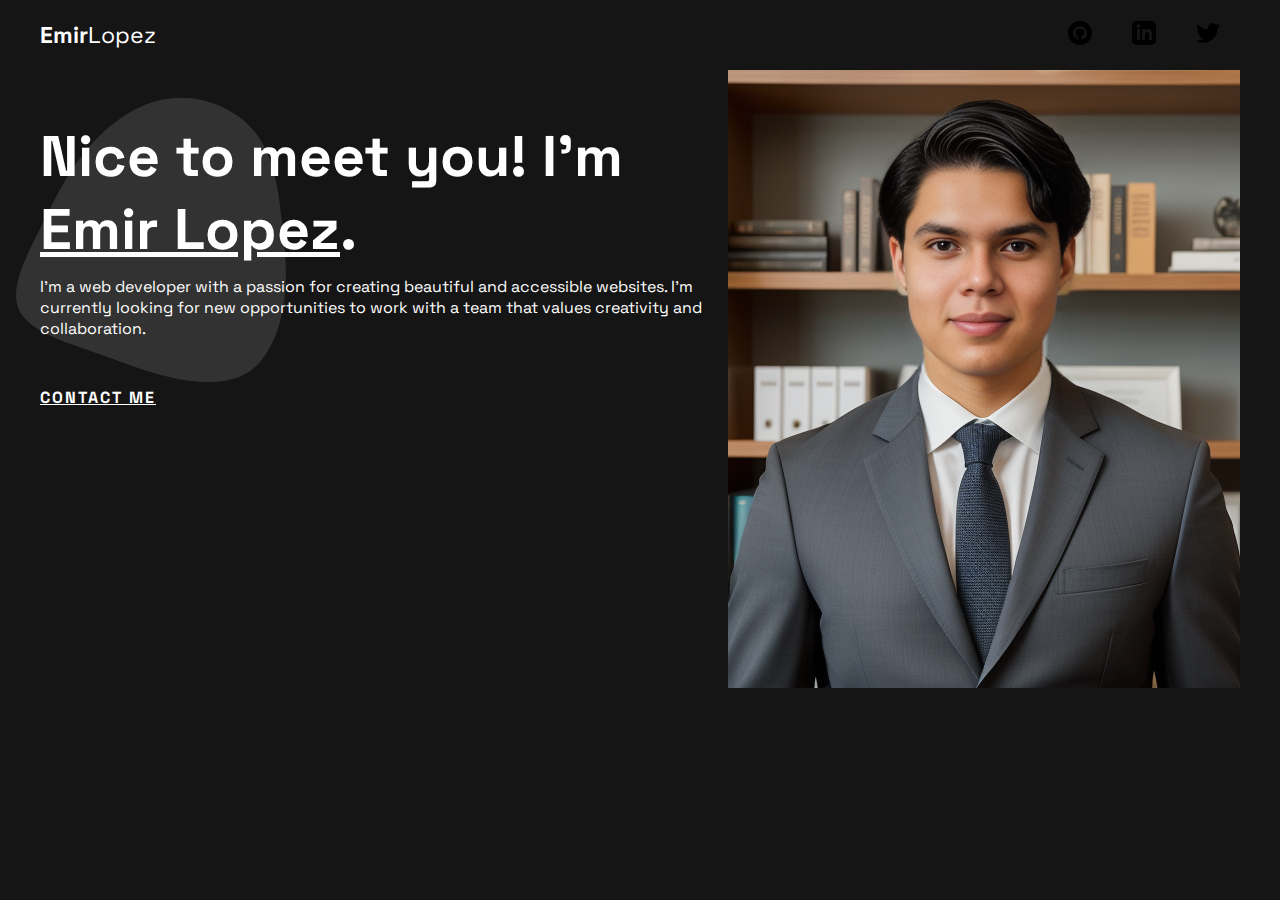
==== 6-portfolio/index.html @ 9eb0c95b "First portfolio version made employing fixed & absolute position" ====
<!DOCTYPE html>
<html lang="en">
  <head>
    <meta charset="UTF-8" />
    <meta name="viewport" content="width=device-width, initial-scale=1.0" />
    <title>Portfolio</title>
    <link rel="stylesheet" href="./portfolio-styles.css" />
    <link rel="preconnect" href="https://fonts.googleapis.com" />
    <link rel="preconnect" href="https://fonts.gstatic.com" crossorigin />
    <link
      href="https://fonts.googleapis.com/css2?family=Space+Grotesk:wght@300..700&display=swap"
      rel="stylesheet"
    />
  </head>
  <body>
    <header>
      <h5>Emir<span>Lopez</span></h5>
      <nav>
        <ul>
          <li>
            <a href="https://github.com/yourusername"
              ><svg
                xmlns="http://www.w3.org/2000/svg"
                width="24"
                height="24"
                viewBox="0 0 24 24"
              >
                <path
                  d="M12 0c-6.627 0-12 5.373-12 12s5.373 12 12 12 12-5.373 12-12-5.373-12-12-12zm2.218 18.616c-.354.069-.468-.149-.468-.336v-1.921c0-.653-.229-1.079-.481-1.296 1.56-.173 3.198-.765 3.198-3.454 0-.765-.273-1.389-.721-1.879.072-.177.312-.889-.069-1.853 0 0-.587-.188-1.923.717-.561-.154-1.159-.231-1.754-.234-.595.003-1.193.08-1.753.235-1.337-.905-1.925-.717-1.925-.717-.379.964-.14 1.676-.067 1.852-.448.49-.722 1.114-.722 1.879 0 2.682 1.634 3.282 3.189 3.459-.2.175-.381.483-.444.936-.4.179-1.413.488-2.037-.582 0 0-.37-.672-1.073-.722 0 0-.683-.009-.048.426 0 0 .46.215.777 1.024 0 0 .405 1.25 2.353.826v1.303c0 .185-.113.402-.462.337-2.782-.925-4.788-3.549-4.788-6.641 0-3.867 3.135-7 7-7s7 3.133 7 7c0 3.091-2.003 5.715-4.782 6.641z"
                /></svg
            ></a>
          </li>
          <li>
            <a href="https://www.linkedin.com/in/yourusername/"
              ><svg
                xmlns="http://www.w3.org/2000/svg"
                width="24"
                height="24"
                viewBox="0 0 24 24"
              >
                <path
                  d="M19 0h-14c-2.761 0-5 2.239-5 5v14c0 2.761 2.239 5 5 5h14c2.762 0 5-2.239 5-5v-14c0-2.761-2.238-5-5-5zm-11 19h-3v-11h3v11zm-1.5-12.268c-.966 0-1.75-.79-1.75-1.764s.784-1.764 1.75-1.764 1.75.79 1.75 1.764-.783 1.764-1.75 1.764zm13.5 12.268h-3v-5.604c0-3.368-4-3.113-4 0v5.604h-3v-11h3v1.765c1.396-2.586 7-2.777 7 2.476v6.759z"
                /></svg
            ></a>
          </li>
          <li>
            <a href="https://twitter.com/yourusername"
              ><svg
                xmlns="http://www.w3.org/2000/svg"
                width="24"
                height="24"
                viewBox="0 0 24 24"
              >
                <path
                  d="M24 4.557c-.883.392-1.832.656-2.828.775 1.017-.609 1.798-1.574 2.165-2.724-.951.564-2.005.974-3.127 1.195-.897-.957-2.178-1.555-3.594-1.555-3.179 0-5.515 2.966-4.797 6.045-4.091-.205-7.719-2.165-10.148-5.144-1.29 2.213-.669 5.108 1.523 6.574-.806-.026-1.566-.247-2.229-.616-.054 2.281 1.581 4.415 3.949 4.89-.693.188-1.452.232-2.224.084.626 1.956 2.444 3.379 4.6 3.419-2.07 1.623-4.678 2.348-7.29 2.04 2.179 1.397 4.768 2.212 7.548 2.212 9.142 0 14.307-7.721 13.995-14.646.962-.695 1.797-1.562 2.457-2.549z"
                /></svg
            ></a>
          </li>
        </ul>
      </nav>
    </header>
    <main>
      <div class="pattern">
        <svg viewBox="0 0 200 200" xmlns="http://www.w3.org/2000/svg">
          <path
            fill="#ffffff20"
            d="M46.2,-68.9C56.4,-56.3,58.6,-38,60.4,-22.1C62.2,-6.1,63.5,7.5,61.2,21.6C58.9,35.6,53,50.2,42.2,56.8C31.3,63.4,15.7,62.1,2.2,59C-11.2,55.9,-22.4,51.1,-37.5,45.9C-52.6,40.6,-71.5,35,-76.6,23.8C-81.7,12.7,-72.8,-4.1,-65.2,-19.2C-57.6,-34.4,-51.2,-48,-40.5,-60.4C-29.9,-72.9,-14.9,-84.1,1.6,-86.2C18,-88.4,36.1,-81.4,46.2,-68.9Z"
            transform="translate(100 100)"
          />
        </svg>
      </div>
      <section class="hero-section">
        <div class="hero-content">
          <div class="hero-info">
            <h1 class="display-font">
              Nice to meet you! I'm <span>Emir Lopez</span>.
            </h1>
            <p>
              I'm a web developer with a passion for creating beautiful and
              accessible websites. I'm currently looking for new opportunities
              to work with a team that values creativity and collaboration.
            </p>
          </div>
          <a href="#" class="button-link">CONTACT ME</a>
        </div>
        <div class="overflowed-img">
          <img src="./assets/image_1724301448709.png" alt="Emir Lopez" />
        </div>
      </section>
    </main>
  </body>
</html>
---- 6-portfolio/portfolio-styles.css ----
* {
  padding: 0;
  margin: 0;
  box-sizing: border-box;
}

body {
  font-family: "Space Grotesk", sans-serif;
  background-color: #151515;
  color: #ffffff;
  padding-top: 80px; /* Adjust this value based on the height of your header */
}

.display-font {
  font-size: 3.576rem;
}

h2 {
  font-size: 2.488rem;
}

h3 {
  font-size: 2.074rem;
}

h4 {
  font-size: 1.728rem;
}

h5 {
  font-size: 1.44rem;
}

h6 {
  font-size: 1.2rem;
}

p {
  font-size: 1rem;
}

header {
  position: fixed;
  top: 0;
  left: 50%;
  transform: translateX(-50%);
  width: 100%;
  max-width: 1200px;
  padding: 20px 0;
  display: flex;
  justify-content: space-between;
  z-index: 2; /* Ensure the header is above other content */
  background-color: #151515;
}

nav {
  display: flex;
  justify-content: space-between;
  align-items: center;
}

ul {
  display: flex;
  justify-content: space-between;
  align-items: center;
}

li {
  list-style: none;
  margin: 0 20px;
}

li img {
  width: 40px;
  cursor: pointer;
}

a {
  text-decoration: none;
  color: #ffffff;
  font-size: 1rem;
}

header h5 span {
  font-weight: 400;
}

.hero-section {
  max-width: 1200px;
  margin: 40px auto;
  display: flex;
  justify-content: space-between;
}

.hero-content {
  flex: 2;
}

.overflowed-img {
  flex: 1;
}

div.hero-info > h1 > span {
  text-decoration: underline;
}

div.hero-content {
  display: flex;
  flex-direction: column;
  row-gap: 48px;
}

div.hero-content > .hero-info {
  display: flex;
  flex-direction: column;
  row-gap: 10px;
}

.button-link {
  border-radius: 5px;
  letter-spacing: 2px;
  cursor: pointer;
  text-transform: uppercase;
  text-decoration: underline;
  font-weight: 700;
}

.pattern {
  position: absolute;
  top: 8%;
  left: -2%;
  width: 30%;
  height: 30%;
  background-size: cover;
  background-repeat: no-repeat;
  background-position: center;
  z-index: -1;
}

.overflowed-img {
  position: relative;
  top: -160px;
  z-index: -1;
}
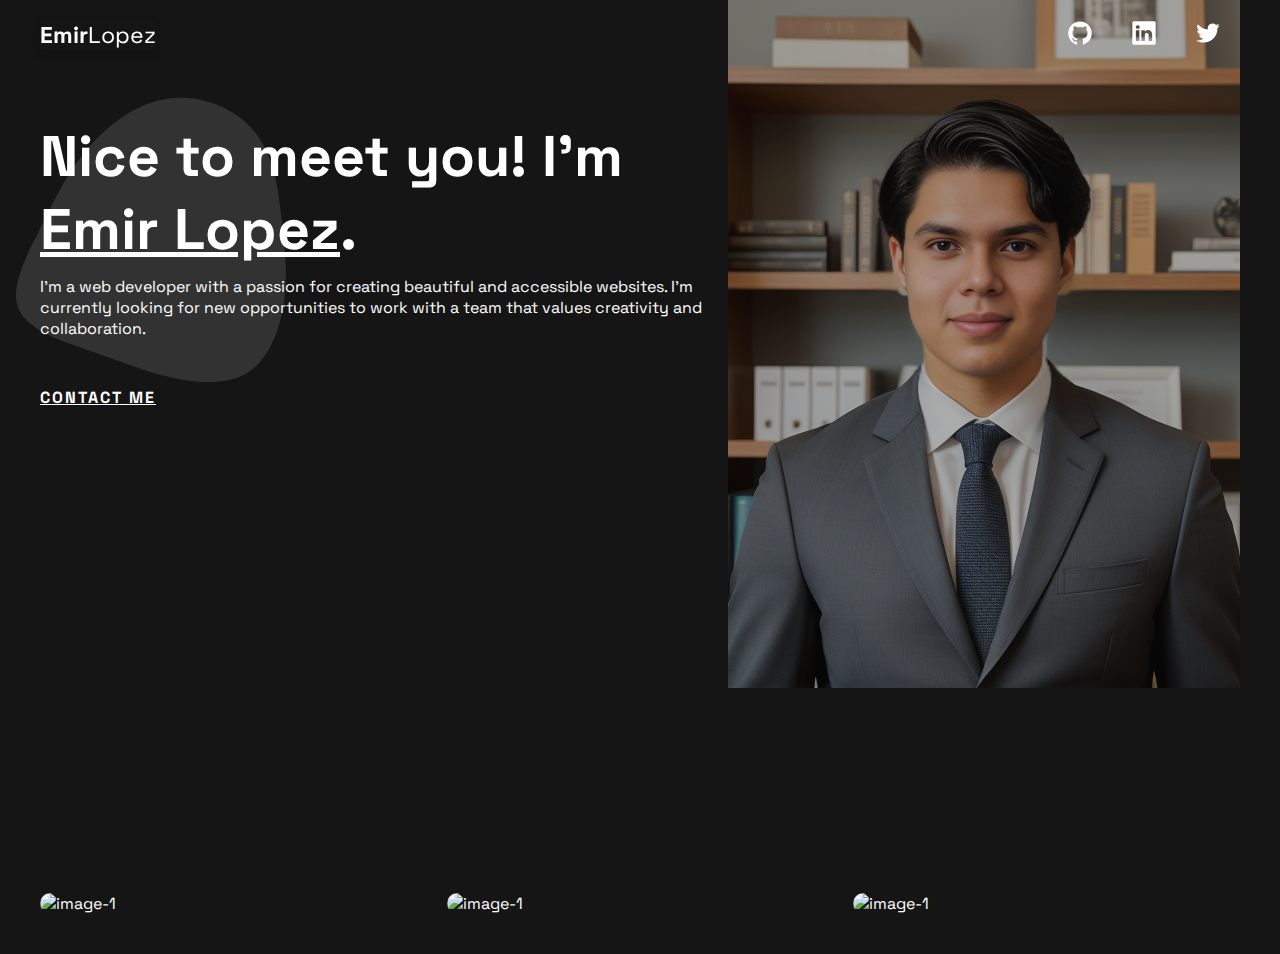
==== commit dc78dd29: "Portfolio 'features section' with hover effect added" ====
--- a/6-portfolio/index.html
+++ b/6-portfolio/index.html
@@ -20,40 +20,56 @@
           <li>
             <a href="https://github.com/yourusername"
               ><svg
+                viewBox="0 0 24 24"
+                fill="none"
                 xmlns="http://www.w3.org/2000/svg"
+                id="Github--Streamline-Unicons"
+                height="24"
                 width="24"
-                height="24"
-                viewBox="0 0 24 24"
               >
+                <desc>Github Streamline Icon: https://streamlinehq.com</desc>
                 <path
-                  d="M12 0c-6.627 0-12 5.373-12 12s5.373 12 12 12 12-5.373 12-12-5.373-12-12-12zm2.218 18.616c-.354.069-.468-.149-.468-.336v-1.921c0-.653-.229-1.079-.481-1.296 1.56-.173 3.198-.765 3.198-3.454 0-.765-.273-1.389-.721-1.879.072-.177.312-.889-.069-1.853 0 0-.587-.188-1.923.717-.561-.154-1.159-.231-1.754-.234-.595.003-1.193.08-1.753.235-1.337-.905-1.925-.717-1.925-.717-.379.964-.14 1.676-.067 1.852-.448.49-.722 1.114-.722 1.879 0 2.682 1.634 3.282 3.189 3.459-.2.175-.381.483-.444.936-.4.179-1.413.488-2.037-.582 0 0-.37-.672-1.073-.722 0 0-.683-.009-.048.426 0 0 .46.215.777 1.024 0 0 .405 1.25 2.353.826v1.303c0 .185-.113.402-.462.337-2.782-.925-4.788-3.549-4.788-6.641 0-3.867 3.135-7 7-7s7 3.133 7 7c0 3.091-2.003 5.715-4.782 6.641z"
-                /></svg
-            ></a>
+                  d="M11.9999 0.5302c-2.7924 0.0001 -5.4937 0.9939 -7.6204 2.8034C2.2527 5.1431 0.8392 7.6504 0.3919 10.4068c-0.4473 2.7563 0.1008 5.5819 1.5462 7.9712 1.4453 2.3891 3.6937 4.1861 6.3428 5.0693 0.588 0.1029 0.8085 -0.2499 0.8085 -0.5586 0 -0.2793 -0.0147 -1.2054 -0.0147 -2.1903 -2.9547 0.5439 -3.7191 -0.7202 -3.9543 -1.3817 -0.261 -0.6433 -0.6747 -1.2134 -1.2054 -1.6611 -0.4116 -0.2205 -0.9996 -0.7644 -0.0147 -0.7791 0.3761 0.0408 0.7367 0.1717 1.0515 0.3815 0.3147 0.2098 0.5743 0.4925 0.7566 0.8239 0.1608 0.2889 0.3771 0.5433 0.6364 0.7485 0.2593 0.2052 0.5566 0.3573 0.8748 0.4473 0.3182 0.0901 0.651 0.1166 0.9794 0.0779s0.646 -0.1418 0.9344 -0.3035c0.0509 -0.5979 0.3174 -1.1569 0.7498 -1.5729 -2.6166 -0.294 -5.3508 -1.3083 -5.3508 -5.8065 -0.0165 -1.1687 0.4147 -2.2995 1.2054 -3.1604 -0.3595 -1.0158 -0.3175 -2.1306 0.1176 -3.1164 0 0 0.9848 -0.3087 3.234 1.2054 1.9242 -0.5292 3.9556 -0.5292 5.8799 0 2.2491 -1.5288 3.234 -1.2054 3.234 -1.2054 0.4351 0.9858 0.4772 2.1006 0.1176 3.1164 0.7929 0.8594 1.2247 1.9913 1.2054 3.1604 0 4.5129 -2.7489 5.5125 -5.3655 5.8065 0.2806 0.2844 0.4967 0.626 0.6337 1.0013 0.137 0.3755 0.1916 0.776 0.1601 1.1743 0 1.573 -0.0147 2.837 -0.0147 3.2339 0 0.3087 0.2205 0.6762 0.8085 0.5586 2.6444 -0.8903 4.8863 -2.6915 6.3255 -5.0819 1.4393 -2.3905 1.9821 -5.2147 1.5317 -7.9684 -0.4504 -2.7536 -1.8647 -5.2576 -3.9906 -7.0649C17.4892 1.5247 14.7902 0.5317 11.9999 0.5302Z"
+                  fill="#ffffff"
+                  stroke-width="1"
+                ></path>
+              </svg>
+            </a>
           </li>
           <li>
             <a href="https://www.linkedin.com/in/yourusername/"
               ><svg
+                viewBox="0 0 24 24"
+                fill="none"
                 xmlns="http://www.w3.org/2000/svg"
+                id="Linkedin--Streamline-Unicons"
+                height="24"
                 width="24"
-                height="24"
-                viewBox="0 0 24 24"
               >
+                <desc>Linkedin Streamline Icon: https://streamlinehq.com</desc>
                 <path
-                  d="M19 0h-14c-2.761 0-5 2.239-5 5v14c0 2.761 2.239 5 5 5h14c2.762 0 5-2.239 5-5v-14c0-2.761-2.238-5-5-5zm-11 19h-3v-11h3v11zm-1.5-12.268c-.966 0-1.75-.79-1.75-1.764s.784-1.764 1.75-1.764 1.75.79 1.75 1.764-.783 1.764-1.75 1.764zm13.5 12.268h-3v-5.604c0-3.368-4-3.113-4 0v5.604h-3v-11h3v1.765c1.396-2.586 7-2.777 7 2.476v6.759z"
-                /></svg
+                  d="M21.9606 0.2402H2.0394C1.8155 0.237 1.5931 0.2781 1.385 0.3609 1.177 0.4438 0.9873 0.5668 0.8267 0.7229 0.6662 0.8791 0.538 1.0653 0.4495 1.271c-0.0886 0.2057 -0.1357 0.4269 -0.1388 0.6508v20.1564c0.0031 0.2239 0.0502 0.4451 0.1388 0.6508s0.2167 0.3919 0.3772 0.5481c0.1606 0.1562 0.3503 0.2792 0.5583 0.362 0.2081 0.0829 0.4305 0.1239 0.6544 0.1207h19.9212c0.2239 0.0032 0.4463 -0.0378 0.6543 -0.1207 0.2082 -0.0828 0.3978 -0.2058 0.5584 -0.362 0.1605 -0.1562 0.2887 -0.3425 0.3772 -0.5481 0.0886 -0.2057 0.1357 -0.4269 0.1388 -0.6508V1.9218c-0.0031 -0.2239 -0.0502 -0.445 -0.1388 -0.6508 -0.0885 -0.2057 -0.2167 -0.3919 -0.3772 -0.5481 -0.1606 -0.1561 -0.3502 -0.2792 -0.5584 -0.362 -0.208 -0.0828 -0.4304 -0.1239 -0.6543 -0.1207ZM7.4019 19.9261h-3.528V9.3423h3.528v10.5838ZM5.6379 7.8605c-0.4865 0 -0.9531 -0.1932 -1.2972 -0.5373 -0.344 -0.344 -0.5373 -0.8106 -0.5373 -1.2972 0 -0.4865 0.1933 -0.9532 0.5373 -1.2972 0.3441 -0.3441 0.8107 -0.5373 1.2972 -0.5373 0.2584 -0.0293 0.52 -0.0037 0.7678 0.0751 0.2478 0.0788 0.4761 0.2091 0.67 0.3823 0.194 0.1732 0.3491 0.3854 0.4554 0.6227 0.1062 0.2373 0.1612 0.4944 0.1612 0.7544 0 0.26 -0.055 0.5171 -0.1612 0.7544 -0.1063 0.2373 -0.2614 0.4495 -0.4554 0.6227 -0.1939 0.1732 -0.4222 0.3035 -0.67 0.3823 -0.2478 0.0789 -0.5094 0.1045 -0.7678 0.0752ZM20.126 19.9261h-3.5279v-5.68c0 -1.4229 -0.5057 -2.3519 -1.7875 -2.3519 -0.3967 0.0029 -0.783 0.1273 -1.1068 0.3565s-0.5696 0.5521 -0.7042 0.9253c-0.0921 0.2764 -0.132 0.5675 -0.1176 0.8584v5.88H9.354V9.3305h3.528v1.4935c0.3204 -0.5561 0.7866 -1.0143 1.3481 -1.3251 0.5617 -0.3108 1.1974 -0.4625 1.8388 -0.4389 2.352 0 4.0571 1.517 4.0571 4.7745v6.0916Z"
+                  fill="#ffffff"
+                  stroke-width="1"
+                ></path></svg
             ></a>
           </li>
           <li>
             <a href="https://twitter.com/yourusername"
               ><svg
+                viewBox="0 0 24 24"
+                fill="none"
                 xmlns="http://www.w3.org/2000/svg"
+                id="Twitter--Streamline-Unicons"
+                height="24"
                 width="24"
-                height="24"
-                viewBox="0 0 24 24"
               >
+                <desc>Twitter Streamline Icon: https://streamlinehq.com</desc>
                 <path
-                  d="M24 4.557c-.883.392-1.832.656-2.828.775 1.017-.609 1.798-1.574 2.165-2.724-.951.564-2.005.974-3.127 1.195-.897-.957-2.178-1.555-3.594-1.555-3.179 0-5.515 2.966-4.797 6.045-4.091-.205-7.719-2.165-10.148-5.144-1.29 2.213-.669 5.108 1.523 6.574-.806-.026-1.566-.247-2.229-.616-.054 2.281 1.581 4.415 3.949 4.89-.693.188-1.452.232-2.224.084.626 1.956 2.444 3.379 4.6 3.419-2.07 1.623-4.678 2.348-7.29 2.04 2.179 1.397 4.768 2.212 7.548 2.212 9.142 0 14.307-7.721 13.995-14.646.962-.695 1.797-1.562 2.457-2.549z"
-                /></svg
+                  d="M23.76 4.7205c-0.884 0.3835 -1.8188 0.637 -2.7754 0.7527 1.0093 -0.6029 1.7656 -1.5514 2.1286 -2.6696 -0.9483 0.5646 -1.9865 0.9624 -3.0694 1.176 -0.7238 -0.7849 -1.6875 -1.3073 -2.7403 -1.4854 -1.0526 -0.1781 -2.1348 -0.0018 -3.0764 0.5013 -0.9417 0.5032 -1.6898 1.3046 -2.1269 2.2787 -0.4371 0.9741 -0.5385 2.0657 -0.2884 3.1037 -1.9176 -0.097 -3.7932 -0.5963 -5.5052 -1.4655 -1.712 -0.8691 -3.222 -2.0887 -4.432 -3.5796 -0.4243 0.7411 -0.6473 1.5804 -0.6468 2.4344 -0.0015 0.793 0.1932 1.5742 0.5666 2.2738 0.3734 0.6997 0.914 1.2962 1.5738 1.7364 -0.7668 -0.021 -1.5172 -0.2267 -2.1874 -0.5998v0.0588c0.0058 1.1112 0.3951 2.1863 1.1023 3.0434 0.7071 0.8572 1.6887 1.4438 2.7785 1.6606 -0.4195 0.1276 -0.8551 0.195 -1.2936 0.1999 -0.3035 -0.0035 -0.6063 -0.0311 -0.9055 -0.0823 0.3103 0.9559 0.9109 1.7912 1.7182 2.3898 0.8073 0.5985 1.7811 0.9306 2.7859 0.95 -1.6968 1.335 -3.7916 2.0637 -5.9506 2.0698 -0.3931 0.0013 -0.7859 -0.0223 -1.176 -0.0706 2.2043 1.4232 4.7732 2.1788 7.397 2.1756 1.8107 0.0189 3.607 -0.3234 5.2839 -1.0066 1.677 -0.6832 3.201 -1.6937 4.4831 -2.9724 1.282 -1.2787 2.2964 -2.8001 2.9839 -4.4753 0.6875 -1.6753 1.0342 -3.4707 1.0201 -5.2814v-0.6233c0.9228 -0.6881 1.7187 -1.5318 2.352 -2.4931Z"
+                  fill="#ffffff"
+                  stroke-width="1"
+                ></path></svg
             ></a>
           </li>
         </ul>
@@ -87,6 +103,160 @@
           <img src="./assets/image_1724301448709.png" alt="Emir Lopez" />
         </div>
       </section>
+      <section id="features-section">
+        <div class="features-content">
+          <div class="features-card">
+            <img
+              src="https://i.pinimg.com/474x/11/b1/36/11b1362ea3c22facdc2728532b07ef2f.jpg"
+              alt="image-1"
+            />
+            <div class="overlay-hovered">
+              <div class="overlay-hovered-header">
+                <a href="#">Link</a>
+                <button class="btn-save">Save</button>
+              </div>
+              <div class="overlay-hovered-footer">
+                <i
+                  ><svg
+                    viewBox="0 0 24 24"
+                    fill="none"
+                    xmlns="http://www.w3.org/2000/svg"
+                    id="Export--Streamline-Unicons"
+                    height="24"
+                    width="24"
+                  >
+                    <desc>
+                      Export Streamline Icon: https://streamlinehq.com
+                    </desc>
+                    <path
+                      d="m8.131 6.952 2.693 -2.7048v11.2779c0 0.3118 0.124 0.611 0.3445 0.8315 0.2205 0.2206 0.5196 0.3445 0.8315 0.3445 0.3119 0 0.6111 -0.1239 0.8316 -0.3445 0.2205 -0.2205 0.3444 -0.5197 0.3444 -0.8315V4.2472l2.693 2.7048c0.1094 0.1103 0.2395 0.1977 0.3827 0.2574 0.1434 0.0598 0.2971 0.0905 0.4523 0.0905s0.3089 -0.0307 0.4523 -0.0905c0.1432 -0.0597 0.2733 -0.1471 0.3827 -0.2574 0.1102 -0.1093 0.1977 -0.2394 0.2574 -0.3827 0.0597 -0.1433 0.0904 -0.297 0.0904 -0.4522 0 -0.1553 -0.0307 -0.309 -0.0904 -0.4523 -0.0597 -0.1433 -0.1472 -0.2734 -0.2574 -0.3827L12.835 0.5781c-0.1119 -0.107 -0.2437 -0.191 -0.3881 -0.2469 -0.2864 -0.1177 -0.6074 -0.1177 -0.8938 0 -0.1444 0.0559 -0.2762 0.1399 -0.3881 0.2469l-4.704 4.704c-0.1096 0.1097 -0.1966 0.2398 -0.2559 0.3831 -0.0594 0.1433 -0.0899 0.2968 -0.0899 0.4519 0 0.155 0.0305 0.3086 0.0899 0.4519 0.0593 0.1432 0.1463 0.2734 0.2559 0.383 0.1097 0.1097 0.2399 0.1967 0.3831 0.256 0.1433 0.0593 0.2968 0.0899 0.4519 0.0899 0.1551 0 0.3086 -0.0306 0.4519 -0.0899 0.1432 -0.0593 0.2734 -0.1463 0.3831 -0.256Zm14.453 7.3971c-0.3119 0 -0.611 0.1239 -0.8315 0.3444s-0.3445 0.5197 -0.3445 0.8316v4.704c0 0.3118 -0.1239 0.611 -0.3444 0.8315 -0.2205 0.2206 -0.5197 0.3445 -0.8316 0.3445H3.768c-0.3119 0 -0.611 -0.1239 -0.8316 -0.3445 -0.2205 -0.2205 -0.3444 -0.5197 -0.3444 -0.8315v-4.704c0 -0.3119 -0.1239 -0.6111 -0.3444 -0.8316 -0.2206 -0.2205 -0.5197 -0.3444 -0.8316 -0.3444s-0.611 0.1239 -0.8316 0.3444c-0.2205 0.2205 -0.3444 0.5197 -0.3444 0.8316v4.704c0 0.9357 0.3717 1.833 1.0333 2.4946 0.6617 0.6616 1.559 1.0334 2.4947 1.0334h16.464c0.9356 0 1.833 -0.3718 2.4947 -1.0334 0.6616 -0.6616 1.0333 -1.5589 1.0333 -2.4946v-4.704c0 -0.3119 -0.1239 -0.6111 -0.3444 -0.8316s-0.5197 -0.3444 -0.8316 -0.3444Z"
+                      fill="#000000"
+                      stroke-width="1"
+                    ></path></svg
+                ></i>
+                <i
+                  ><svg
+                    viewBox="0 0 24 24"
+                    fill="none"
+                    xmlns="http://www.w3.org/2000/svg"
+                    id="Ellipsis-H--Streamline-Unicons"
+                    height="24"
+                    width="24"
+                  >
+                    <desc>
+                      Ellipsis H Streamline Icon: https://streamlinehq.com
+                    </desc>
+                    <path
+                      d="M12 9.3867c-0.5169 0 -1.0221 0.1532 -1.4518 0.4405 -0.4298 0.287 -0.7648 0.6952 -0.9627 1.1727 -0.1977 0.4776 -0.2495 1.003 -0.1487 1.51 0.1009 0.5068 0.3498 0.9725 0.7153 1.338 0.3655 0.3655 0.8312 0.6144 1.338 0.7153 0.507 0.1007 1.0324 0.049 1.51 -0.1487 0.4775 -0.1979 0.8857 -0.5329 1.1727 -0.9627 0.2873 -0.4297 0.4405 -0.9349 0.4405 -1.4518 0 -0.6931 -0.2753 -1.3578 -0.7654 -1.8479S12.6931 9.3867 12 9.3867Zm-9.1467 0c-0.5168 0 -1.0221 0.1532 -1.4519 0.4405 -0.4297 0.287 -0.7647 0.6952 -0.9625 1.1727 -0.1978 0.4776 -0.2495 1.003 -0.1487 1.51 0.1008 0.5068 0.3497 0.9725 0.7152 1.338 0.3655 0.3655 0.8312 0.6144 1.3381 0.7153 0.5069 0.1007 1.0324 0.049 1.5099 -0.1487 0.4775 -0.1979 0.8857 -0.5329 1.1728 -0.9627 0.2872 -0.4297 0.4405 -0.9349 0.4405 -1.4518 0 -0.6931 -0.2754 -1.3578 -0.7655 -1.8479 -0.4901 -0.4901 -1.1548 -0.7654 -1.8479 -0.7654Zm18.2934 0c-0.517 0 -1.0221 0.1532 -1.4519 0.4405 -0.4297 0.287 -0.7648 0.6952 -0.9626 1.1727 -0.1977 0.4776 -0.2494 1.003 -0.1487 1.51 0.1009 0.5068 0.3498 0.9725 0.7153 1.338 0.3654 0.3655 0.8311 0.6144 1.338 0.7153 0.507 0.1007 1.0324 0.049 1.51 -0.1487 0.4774 -0.1979 0.8856 -0.5329 1.1727 -0.9627 0.2872 -0.4297 0.4405 -0.9349 0.4405 -1.4518 0 -0.6931 -0.2753 -1.3578 -0.7655 -1.8479s-1.1548 -0.7654 -1.8478 -0.7654Z"
+                      fill="#000000"
+                      stroke-width="1"
+                    ></path></svg
+                ></i>
+              </div>
+            </div>
+          </div>
+          <div class="features-card">
+            <img
+              src="https://images.unsplash.com/photo-1724745622131-67c190438f60?q=80&w=1887&auto=format&fit=crop&ixlib=rb-4.0.3&ixid=M3wxMjA3fDB8MHxwaG90by1wYWdlfHx8fGVufDB8fHx8fA%3D%3D"
+              alt="image-1"
+            />
+            <div class="overlay-hovered">
+              <div class="overlay-hovered-header">
+                <a href="#">Link</a>
+                <button class="btn-save">Save</button>
+              </div>
+              <div class="overlay-hovered-footer">
+                <i
+                  ><svg
+                    viewBox="0 0 24 24"
+                    fill="none"
+                    xmlns="http://www.w3.org/2000/svg"
+                    id="Export--Streamline-Unicons"
+                    height="24"
+                    width="24"
+                  >
+                    <desc>
+                      Export Streamline Icon: https://streamlinehq.com
+                    </desc>
+                    <path
+                      d="m8.131 6.952 2.693 -2.7048v11.2779c0 0.3118 0.124 0.611 0.3445 0.8315 0.2205 0.2206 0.5196 0.3445 0.8315 0.3445 0.3119 0 0.6111 -0.1239 0.8316 -0.3445 0.2205 -0.2205 0.3444 -0.5197 0.3444 -0.8315V4.2472l2.693 2.7048c0.1094 0.1103 0.2395 0.1977 0.3827 0.2574 0.1434 0.0598 0.2971 0.0905 0.4523 0.0905s0.3089 -0.0307 0.4523 -0.0905c0.1432 -0.0597 0.2733 -0.1471 0.3827 -0.2574 0.1102 -0.1093 0.1977 -0.2394 0.2574 -0.3827 0.0597 -0.1433 0.0904 -0.297 0.0904 -0.4522 0 -0.1553 -0.0307 -0.309 -0.0904 -0.4523 -0.0597 -0.1433 -0.1472 -0.2734 -0.2574 -0.3827L12.835 0.5781c-0.1119 -0.107 -0.2437 -0.191 -0.3881 -0.2469 -0.2864 -0.1177 -0.6074 -0.1177 -0.8938 0 -0.1444 0.0559 -0.2762 0.1399 -0.3881 0.2469l-4.704 4.704c-0.1096 0.1097 -0.1966 0.2398 -0.2559 0.3831 -0.0594 0.1433 -0.0899 0.2968 -0.0899 0.4519 0 0.155 0.0305 0.3086 0.0899 0.4519 0.0593 0.1432 0.1463 0.2734 0.2559 0.383 0.1097 0.1097 0.2399 0.1967 0.3831 0.256 0.1433 0.0593 0.2968 0.0899 0.4519 0.0899 0.1551 0 0.3086 -0.0306 0.4519 -0.0899 0.1432 -0.0593 0.2734 -0.1463 0.3831 -0.256Zm14.453 7.3971c-0.3119 0 -0.611 0.1239 -0.8315 0.3444s-0.3445 0.5197 -0.3445 0.8316v4.704c0 0.3118 -0.1239 0.611 -0.3444 0.8315 -0.2205 0.2206 -0.5197 0.3445 -0.8316 0.3445H3.768c-0.3119 0 -0.611 -0.1239 -0.8316 -0.3445 -0.2205 -0.2205 -0.3444 -0.5197 -0.3444 -0.8315v-4.704c0 -0.3119 -0.1239 -0.6111 -0.3444 -0.8316 -0.2206 -0.2205 -0.5197 -0.3444 -0.8316 -0.3444s-0.611 0.1239 -0.8316 0.3444c-0.2205 0.2205 -0.3444 0.5197 -0.3444 0.8316v4.704c0 0.9357 0.3717 1.833 1.0333 2.4946 0.6617 0.6616 1.559 1.0334 2.4947 1.0334h16.464c0.9356 0 1.833 -0.3718 2.4947 -1.0334 0.6616 -0.6616 1.0333 -1.5589 1.0333 -2.4946v-4.704c0 -0.3119 -0.1239 -0.6111 -0.3444 -0.8316s-0.5197 -0.3444 -0.8316 -0.3444Z"
+                      fill="#000000"
+                      stroke-width="1"
+                    ></path></svg
+                ></i>
+                <i
+                  ><svg
+                    viewBox="0 0 24 24"
+                    fill="none"
+                    xmlns="http://www.w3.org/2000/svg"
+                    id="Ellipsis-H--Streamline-Unicons"
+                    height="24"
+                    width="24"
+                  >
+                    <desc>
+                      Ellipsis H Streamline Icon: https://streamlinehq.com
+                    </desc>
+                    <path
+                      d="M12 9.3867c-0.5169 0 -1.0221 0.1532 -1.4518 0.4405 -0.4298 0.287 -0.7648 0.6952 -0.9627 1.1727 -0.1977 0.4776 -0.2495 1.003 -0.1487 1.51 0.1009 0.5068 0.3498 0.9725 0.7153 1.338 0.3655 0.3655 0.8312 0.6144 1.338 0.7153 0.507 0.1007 1.0324 0.049 1.51 -0.1487 0.4775 -0.1979 0.8857 -0.5329 1.1727 -0.9627 0.2873 -0.4297 0.4405 -0.9349 0.4405 -1.4518 0 -0.6931 -0.2753 -1.3578 -0.7654 -1.8479S12.6931 9.3867 12 9.3867Zm-9.1467 0c-0.5168 0 -1.0221 0.1532 -1.4519 0.4405 -0.4297 0.287 -0.7647 0.6952 -0.9625 1.1727 -0.1978 0.4776 -0.2495 1.003 -0.1487 1.51 0.1008 0.5068 0.3497 0.9725 0.7152 1.338 0.3655 0.3655 0.8312 0.6144 1.3381 0.7153 0.5069 0.1007 1.0324 0.049 1.5099 -0.1487 0.4775 -0.1979 0.8857 -0.5329 1.1728 -0.9627 0.2872 -0.4297 0.4405 -0.9349 0.4405 -1.4518 0 -0.6931 -0.2754 -1.3578 -0.7655 -1.8479 -0.4901 -0.4901 -1.1548 -0.7654 -1.8479 -0.7654Zm18.2934 0c-0.517 0 -1.0221 0.1532 -1.4519 0.4405 -0.4297 0.287 -0.7648 0.6952 -0.9626 1.1727 -0.1977 0.4776 -0.2494 1.003 -0.1487 1.51 0.1009 0.5068 0.3498 0.9725 0.7153 1.338 0.3654 0.3655 0.8311 0.6144 1.338 0.7153 0.507 0.1007 1.0324 0.049 1.51 -0.1487 0.4774 -0.1979 0.8856 -0.5329 1.1727 -0.9627 0.2872 -0.4297 0.4405 -0.9349 0.4405 -1.4518 0 -0.6931 -0.2753 -1.3578 -0.7655 -1.8479s-1.1548 -0.7654 -1.8478 -0.7654Z"
+                      fill="#000000"
+                      stroke-width="1"
+                    ></path></svg
+                ></i>
+              </div>
+            </div>
+          </div>
+          <div class="features-card">
+            <img
+              src="https://images.unsplash.com/photo-1723843038784-ba892b252323?q=80&w=1887&auto=format&fit=crop&ixlib=rb-4.0.3&ixid=M3wxMjA3fDB8MHxwaG90by1wYWdlfHx8fGVufDB8fHx8fA%3D%3D"
+              alt="image-1"
+            />
+            <div class="overlay-hovered">
+              <div class="overlay-hovered-header">
+                <a href="#">Link</a>
+                <button class="btn-save">Save</button>
+              </div>
+              <div class="overlay-hovered-footer">
+                <i
+                  ><svg
+                    viewBox="0 0 24 24"
+                    fill="none"
+                    xmlns="http://www.w3.org/2000/svg"
+                    id="Export--Streamline-Unicons"
+                    height="24"
+                    width="24"
+                  >
+                    <desc>
+                      Export Streamline Icon: https://streamlinehq.com
+                    </desc>
+                    <path
+                      d="m8.131 6.952 2.693 -2.7048v11.2779c0 0.3118 0.124 0.611 0.3445 0.8315 0.2205 0.2206 0.5196 0.3445 0.8315 0.3445 0.3119 0 0.6111 -0.1239 0.8316 -0.3445 0.2205 -0.2205 0.3444 -0.5197 0.3444 -0.8315V4.2472l2.693 2.7048c0.1094 0.1103 0.2395 0.1977 0.3827 0.2574 0.1434 0.0598 0.2971 0.0905 0.4523 0.0905s0.3089 -0.0307 0.4523 -0.0905c0.1432 -0.0597 0.2733 -0.1471 0.3827 -0.2574 0.1102 -0.1093 0.1977 -0.2394 0.2574 -0.3827 0.0597 -0.1433 0.0904 -0.297 0.0904 -0.4522 0 -0.1553 -0.0307 -0.309 -0.0904 -0.4523 -0.0597 -0.1433 -0.1472 -0.2734 -0.2574 -0.3827L12.835 0.5781c-0.1119 -0.107 -0.2437 -0.191 -0.3881 -0.2469 -0.2864 -0.1177 -0.6074 -0.1177 -0.8938 0 -0.1444 0.0559 -0.2762 0.1399 -0.3881 0.2469l-4.704 4.704c-0.1096 0.1097 -0.1966 0.2398 -0.2559 0.3831 -0.0594 0.1433 -0.0899 0.2968 -0.0899 0.4519 0 0.155 0.0305 0.3086 0.0899 0.4519 0.0593 0.1432 0.1463 0.2734 0.2559 0.383 0.1097 0.1097 0.2399 0.1967 0.3831 0.256 0.1433 0.0593 0.2968 0.0899 0.4519 0.0899 0.1551 0 0.3086 -0.0306 0.4519 -0.0899 0.1432 -0.0593 0.2734 -0.1463 0.3831 -0.256Zm14.453 7.3971c-0.3119 0 -0.611 0.1239 -0.8315 0.3444s-0.3445 0.5197 -0.3445 0.8316v4.704c0 0.3118 -0.1239 0.611 -0.3444 0.8315 -0.2205 0.2206 -0.5197 0.3445 -0.8316 0.3445H3.768c-0.3119 0 -0.611 -0.1239 -0.8316 -0.3445 -0.2205 -0.2205 -0.3444 -0.5197 -0.3444 -0.8315v-4.704c0 -0.3119 -0.1239 -0.6111 -0.3444 -0.8316 -0.2206 -0.2205 -0.5197 -0.3444 -0.8316 -0.3444s-0.611 0.1239 -0.8316 0.3444c-0.2205 0.2205 -0.3444 0.5197 -0.3444 0.8316v4.704c0 0.9357 0.3717 1.833 1.0333 2.4946 0.6617 0.6616 1.559 1.0334 2.4947 1.0334h16.464c0.9356 0 1.833 -0.3718 2.4947 -1.0334 0.6616 -0.6616 1.0333 -1.5589 1.0333 -2.4946v-4.704c0 -0.3119 -0.1239 -0.6111 -0.3444 -0.8316s-0.5197 -0.3444 -0.8316 -0.3444Z"
+                      fill="#000000"
+                      stroke-width="1"
+                    ></path></svg
+                ></i>
+                <i
+                  ><svg
+                    viewBox="0 0 24 24"
+                    fill="none"
+                    xmlns="http://www.w3.org/2000/svg"
+                    id="Ellipsis-H--Streamline-Unicons"
+                    height="24"
+                    width="24"
+                  >
+                    <desc>
+                      Ellipsis H Streamline Icon: https://streamlinehq.com
+                    </desc>
+                    <path
+                      d="M12 9.3867c-0.5169 0 -1.0221 0.1532 -1.4518 0.4405 -0.4298 0.287 -0.7648 0.6952 -0.9627 1.1727 -0.1977 0.4776 -0.2495 1.003 -0.1487 1.51 0.1009 0.5068 0.3498 0.9725 0.7153 1.338 0.3655 0.3655 0.8312 0.6144 1.338 0.7153 0.507 0.1007 1.0324 0.049 1.51 -0.1487 0.4775 -0.1979 0.8857 -0.5329 1.1727 -0.9627 0.2873 -0.4297 0.4405 -0.9349 0.4405 -1.4518 0 -0.6931 -0.2753 -1.3578 -0.7654 -1.8479S12.6931 9.3867 12 9.3867Zm-9.1467 0c-0.5168 0 -1.0221 0.1532 -1.4519 0.4405 -0.4297 0.287 -0.7647 0.6952 -0.9625 1.1727 -0.1978 0.4776 -0.2495 1.003 -0.1487 1.51 0.1008 0.5068 0.3497 0.9725 0.7152 1.338 0.3655 0.3655 0.8312 0.6144 1.3381 0.7153 0.5069 0.1007 1.0324 0.049 1.5099 -0.1487 0.4775 -0.1979 0.8857 -0.5329 1.1728 -0.9627 0.2872 -0.4297 0.4405 -0.9349 0.4405 -1.4518 0 -0.6931 -0.2754 -1.3578 -0.7655 -1.8479 -0.4901 -0.4901 -1.1548 -0.7654 -1.8479 -0.7654Zm18.2934 0c-0.517 0 -1.0221 0.1532 -1.4519 0.4405 -0.4297 0.287 -0.7648 0.6952 -0.9626 1.1727 -0.1977 0.4776 -0.2494 1.003 -0.1487 1.51 0.1009 0.5068 0.3498 0.9725 0.7153 1.338 0.3654 0.3655 0.8311 0.6144 1.338 0.7153 0.507 0.1007 1.0324 0.049 1.51 -0.1487 0.4774 -0.1979 0.8856 -0.5329 1.1727 -0.9627 0.2872 -0.4297 0.4405 -0.9349 0.4405 -1.4518 0 -0.6931 -0.2753 -1.3578 -0.7655 -1.8479s-1.1548 -0.7654 -1.8478 -0.7654Z"
+                      fill="#000000"
+                      stroke-width="1"
+                    ></path></svg
+                ></i>
+              </div>
+            </div>
+          </div>
+        </div>
+      </section>
     </main>
   </body>
 </html>
--- a/6-portfolio/portfolio-styles.css
+++ b/6-portfolio/portfolio-styles.css
@@ -50,7 +50,6 @@
   display: flex;
   justify-content: space-between;
   z-index: 2; /* Ensure the header is above other content */
-  background-color: #151515;
 }
 
 nav {
@@ -82,7 +81,12 @@
 }
 
 header h5 span {
+  height: 100%;
   font-weight: 400;
+}
+
+header h5 {
+  box-shadow: 0 4px 8px rgba(0, 0, 0, 0.2);
 }
 
 .hero-section {
@@ -141,4 +145,83 @@
   position: relative;
   top: -160px;
   z-index: -1;
-}
+  opacity: 0.7;
+}
+
+#features-section {
+  width: 1200px;
+  margin: 40px auto;
+}
+
+.features-content {
+  display: flex;
+  justify-content: space-between;
+  column-gap: 20px;
+}
+
+.features-card {
+  flex: 1;
+  position: relative;
+  border-radius: 24px;
+  overflow: hidden;
+}
+
+.features-card:hover .overlay-hovered {
+  opacity: 1;
+}
+
+.features-card img {
+  width: 100%;
+  height: 100%;
+}
+
+.overlay-hovered {
+  position: absolute;
+  top: 0;
+  left: 0;
+  width: 100%;
+  height: 100%;
+  background-color: rgba(0, 0, 0, 0.5);
+  display: flex;
+  flex-direction: column;
+  justify-content: space-between;
+  align-items: flex-end;
+  opacity: 0;
+  transition-duration: 0.5s;
+}
+
+.overlay-hovered-header,
+.overlay-hovered-footer {
+  display: flex;
+  justify-content: space-between;
+  align-items: center;
+  column-gap: 20px;
+  width: 100%;
+  padding: 20px;
+}
+
+.overlay-hovered-footer {
+  justify-content: flex-end;
+}
+
+.overlay-hovered-header button {
+  background-color: red;
+  color: #ffffff;
+  padding: 12px 24px;
+  font-weight: 700;
+  font-family: "Space Grotesk", sans-serif;
+  font-size: 1rem;
+  border: none;
+  cursor: pointer;
+  border-radius: 20px;
+}
+
+.overlay-hovered-footer i {
+  display: flex;
+  justify-content: center;
+  align-items: center;
+  background-color: #ffffff;
+  color: #000000;
+  padding: 20px;
+  border-radius: 50%;
+}
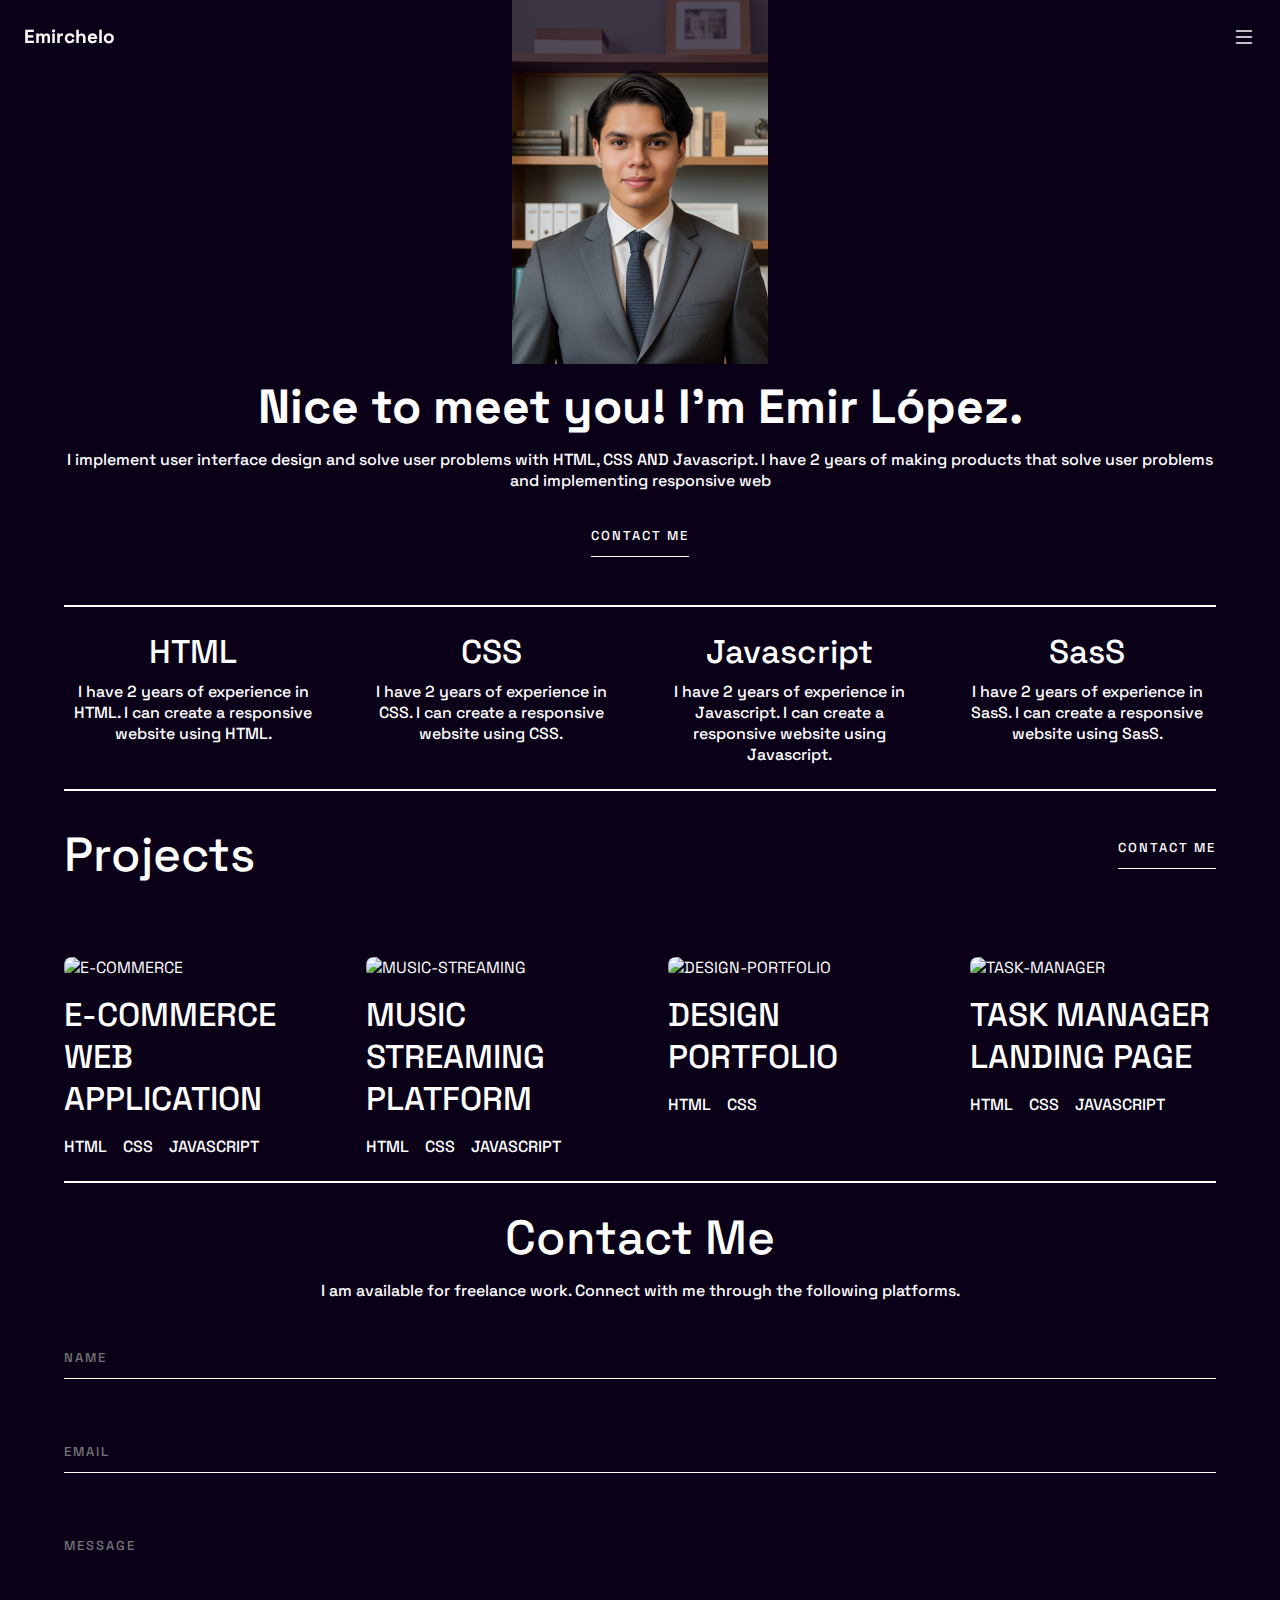
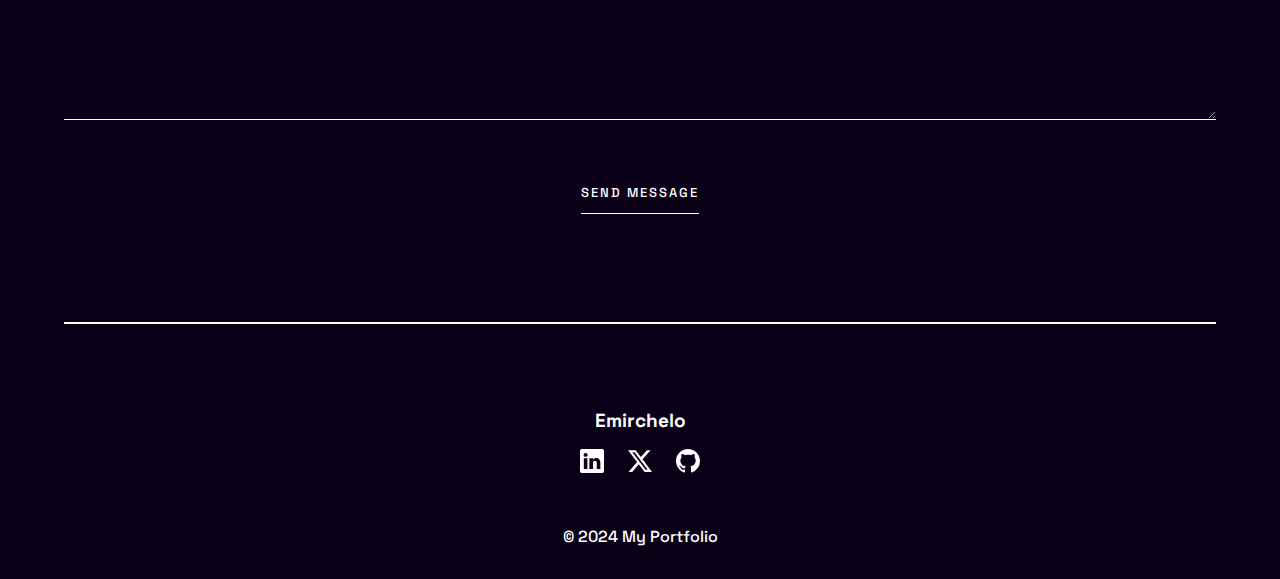
==== commit 6b1ab031: "Landing page mobile's first approach redesign, tablet and desktop breakpoints pending" ====
--- a/6-portfolio/index.html
+++ b/6-portfolio/index.html
@@ -3,7 +3,7 @@
   <head>
     <meta charset="UTF-8" />
     <meta name="viewport" content="width=device-width, initial-scale=1.0" />
-    <title>Portfolio</title>
+    <title>Portfolio: Final DEVF Project</title>
     <link rel="stylesheet" href="./portfolio-styles.css" />
     <link rel="preconnect" href="https://fonts.googleapis.com" />
     <link rel="preconnect" href="https://fonts.gstatic.com" crossorigin />
@@ -14,249 +14,245 @@
   </head>
   <body>
     <header>
-      <h5>Emir<span>Lopez</span></h5>
-      <nav>
-        <ul>
-          <li>
-            <a href="https://github.com/yourusername"
-              ><svg
-                viewBox="0 0 24 24"
-                fill="none"
-                xmlns="http://www.w3.org/2000/svg"
-                id="Github--Streamline-Unicons"
-                height="24"
-                width="24"
-              >
-                <desc>Github Streamline Icon: https://streamlinehq.com</desc>
-                <path
-                  d="M11.9999 0.5302c-2.7924 0.0001 -5.4937 0.9939 -7.6204 2.8034C2.2527 5.1431 0.8392 7.6504 0.3919 10.4068c-0.4473 2.7563 0.1008 5.5819 1.5462 7.9712 1.4453 2.3891 3.6937 4.1861 6.3428 5.0693 0.588 0.1029 0.8085 -0.2499 0.8085 -0.5586 0 -0.2793 -0.0147 -1.2054 -0.0147 -2.1903 -2.9547 0.5439 -3.7191 -0.7202 -3.9543 -1.3817 -0.261 -0.6433 -0.6747 -1.2134 -1.2054 -1.6611 -0.4116 -0.2205 -0.9996 -0.7644 -0.0147 -0.7791 0.3761 0.0408 0.7367 0.1717 1.0515 0.3815 0.3147 0.2098 0.5743 0.4925 0.7566 0.8239 0.1608 0.2889 0.3771 0.5433 0.6364 0.7485 0.2593 0.2052 0.5566 0.3573 0.8748 0.4473 0.3182 0.0901 0.651 0.1166 0.9794 0.0779s0.646 -0.1418 0.9344 -0.3035c0.0509 -0.5979 0.3174 -1.1569 0.7498 -1.5729 -2.6166 -0.294 -5.3508 -1.3083 -5.3508 -5.8065 -0.0165 -1.1687 0.4147 -2.2995 1.2054 -3.1604 -0.3595 -1.0158 -0.3175 -2.1306 0.1176 -3.1164 0 0 0.9848 -0.3087 3.234 1.2054 1.9242 -0.5292 3.9556 -0.5292 5.8799 0 2.2491 -1.5288 3.234 -1.2054 3.234 -1.2054 0.4351 0.9858 0.4772 2.1006 0.1176 3.1164 0.7929 0.8594 1.2247 1.9913 1.2054 3.1604 0 4.5129 -2.7489 5.5125 -5.3655 5.8065 0.2806 0.2844 0.4967 0.626 0.6337 1.0013 0.137 0.3755 0.1916 0.776 0.1601 1.1743 0 1.573 -0.0147 2.837 -0.0147 3.2339 0 0.3087 0.2205 0.6762 0.8085 0.5586 2.6444 -0.8903 4.8863 -2.6915 6.3255 -5.0819 1.4393 -2.3905 1.9821 -5.2147 1.5317 -7.9684 -0.4504 -2.7536 -1.8647 -5.2576 -3.9906 -7.0649C17.4892 1.5247 14.7902 0.5317 11.9999 0.5302Z"
-                  fill="#ffffff"
-                  stroke-width="1"
-                ></path>
-              </svg>
-            </a>
-          </li>
-          <li>
-            <a href="https://www.linkedin.com/in/yourusername/"
-              ><svg
-                viewBox="0 0 24 24"
-                fill="none"
-                xmlns="http://www.w3.org/2000/svg"
-                id="Linkedin--Streamline-Unicons"
-                height="24"
-                width="24"
-              >
-                <desc>Linkedin Streamline Icon: https://streamlinehq.com</desc>
-                <path
-                  d="M21.9606 0.2402H2.0394C1.8155 0.237 1.5931 0.2781 1.385 0.3609 1.177 0.4438 0.9873 0.5668 0.8267 0.7229 0.6662 0.8791 0.538 1.0653 0.4495 1.271c-0.0886 0.2057 -0.1357 0.4269 -0.1388 0.6508v20.1564c0.0031 0.2239 0.0502 0.4451 0.1388 0.6508s0.2167 0.3919 0.3772 0.5481c0.1606 0.1562 0.3503 0.2792 0.5583 0.362 0.2081 0.0829 0.4305 0.1239 0.6544 0.1207h19.9212c0.2239 0.0032 0.4463 -0.0378 0.6543 -0.1207 0.2082 -0.0828 0.3978 -0.2058 0.5584 -0.362 0.1605 -0.1562 0.2887 -0.3425 0.3772 -0.5481 0.0886 -0.2057 0.1357 -0.4269 0.1388 -0.6508V1.9218c-0.0031 -0.2239 -0.0502 -0.445 -0.1388 -0.6508 -0.0885 -0.2057 -0.2167 -0.3919 -0.3772 -0.5481 -0.1606 -0.1561 -0.3502 -0.2792 -0.5584 -0.362 -0.208 -0.0828 -0.4304 -0.1239 -0.6543 -0.1207ZM7.4019 19.9261h-3.528V9.3423h3.528v10.5838ZM5.6379 7.8605c-0.4865 0 -0.9531 -0.1932 -1.2972 -0.5373 -0.344 -0.344 -0.5373 -0.8106 -0.5373 -1.2972 0 -0.4865 0.1933 -0.9532 0.5373 -1.2972 0.3441 -0.3441 0.8107 -0.5373 1.2972 -0.5373 0.2584 -0.0293 0.52 -0.0037 0.7678 0.0751 0.2478 0.0788 0.4761 0.2091 0.67 0.3823 0.194 0.1732 0.3491 0.3854 0.4554 0.6227 0.1062 0.2373 0.1612 0.4944 0.1612 0.7544 0 0.26 -0.055 0.5171 -0.1612 0.7544 -0.1063 0.2373 -0.2614 0.4495 -0.4554 0.6227 -0.1939 0.1732 -0.4222 0.3035 -0.67 0.3823 -0.2478 0.0789 -0.5094 0.1045 -0.7678 0.0752ZM20.126 19.9261h-3.5279v-5.68c0 -1.4229 -0.5057 -2.3519 -1.7875 -2.3519 -0.3967 0.0029 -0.783 0.1273 -1.1068 0.3565s-0.5696 0.5521 -0.7042 0.9253c-0.0921 0.2764 -0.132 0.5675 -0.1176 0.8584v5.88H9.354V9.3305h3.528v1.4935c0.3204 -0.5561 0.7866 -1.0143 1.3481 -1.3251 0.5617 -0.3108 1.1974 -0.4625 1.8388 -0.4389 2.352 0 4.0571 1.517 4.0571 4.7745v6.0916Z"
-                  fill="#ffffff"
-                  stroke-width="1"
-                ></path></svg
-            ></a>
-          </li>
-          <li>
-            <a href="https://twitter.com/yourusername"
-              ><svg
-                viewBox="0 0 24 24"
-                fill="none"
-                xmlns="http://www.w3.org/2000/svg"
-                id="Twitter--Streamline-Unicons"
-                height="24"
-                width="24"
-              >
-                <desc>Twitter Streamline Icon: https://streamlinehq.com</desc>
-                <path
-                  d="M23.76 4.7205c-0.884 0.3835 -1.8188 0.637 -2.7754 0.7527 1.0093 -0.6029 1.7656 -1.5514 2.1286 -2.6696 -0.9483 0.5646 -1.9865 0.9624 -3.0694 1.176 -0.7238 -0.7849 -1.6875 -1.3073 -2.7403 -1.4854 -1.0526 -0.1781 -2.1348 -0.0018 -3.0764 0.5013 -0.9417 0.5032 -1.6898 1.3046 -2.1269 2.2787 -0.4371 0.9741 -0.5385 2.0657 -0.2884 3.1037 -1.9176 -0.097 -3.7932 -0.5963 -5.5052 -1.4655 -1.712 -0.8691 -3.222 -2.0887 -4.432 -3.5796 -0.4243 0.7411 -0.6473 1.5804 -0.6468 2.4344 -0.0015 0.793 0.1932 1.5742 0.5666 2.2738 0.3734 0.6997 0.914 1.2962 1.5738 1.7364 -0.7668 -0.021 -1.5172 -0.2267 -2.1874 -0.5998v0.0588c0.0058 1.1112 0.3951 2.1863 1.1023 3.0434 0.7071 0.8572 1.6887 1.4438 2.7785 1.6606 -0.4195 0.1276 -0.8551 0.195 -1.2936 0.1999 -0.3035 -0.0035 -0.6063 -0.0311 -0.9055 -0.0823 0.3103 0.9559 0.9109 1.7912 1.7182 2.3898 0.8073 0.5985 1.7811 0.9306 2.7859 0.95 -1.6968 1.335 -3.7916 2.0637 -5.9506 2.0698 -0.3931 0.0013 -0.7859 -0.0223 -1.176 -0.0706 2.2043 1.4232 4.7732 2.1788 7.397 2.1756 1.8107 0.0189 3.607 -0.3234 5.2839 -1.0066 1.677 -0.6832 3.201 -1.6937 4.4831 -2.9724 1.282 -1.2787 2.2964 -2.8001 2.9839 -4.4753 0.6875 -1.6753 1.0342 -3.4707 1.0201 -5.2814v-0.6233c0.9228 -0.6881 1.7187 -1.5318 2.352 -2.4931Z"
-                  fill="#ffffff"
-                  stroke-width="1"
-                ></path></svg
-            ></a>
-          </li>
-        </ul>
-      </nav>
+      <h6 class="black">Emirchelo</h6>
+      <svg
+        xmlns="http://www.w3.org/2000/svg"
+        fill="#ffffff"
+        class="bi bi-list"
+        viewBox="0 0 24 24"
+        id="List--Streamline-Bootstrap"
+        height="24"
+        width="24"
+      >
+        <desc>List Streamline Icon: https://streamlinehq.com</desc>
+        <path
+          fill-rule="evenodd"
+          d="M3.75 18a0.75 0.75 0 0 1 0.75 -0.75h15a0.75 0.75 0 0 1 0 1.5H4.5a0.75 0.75 0 0 1 -0.75 -0.75m0 -6a0.75 0.75 0 0 1 0.75 -0.75h15a0.75 0.75 0 0 1 0 1.5H4.5a0.75 0.75 0 0 1 -0.75 -0.75m0 -6a0.75 0.75 0 0 1 0.75 -0.75h15a0.75 0.75 0 0 1 0 1.5H4.5a0.75 0.75 0 0 1 -0.75 -0.75"
+          stroke-width="1"
+        ></path>
+      </svg>
     </header>
     <main>
-      <div class="pattern">
-        <svg viewBox="0 0 200 200" xmlns="http://www.w3.org/2000/svg">
-          <path
-            fill="#ffffff20"
-            d="M46.2,-68.9C56.4,-56.3,58.6,-38,60.4,-22.1C62.2,-6.1,63.5,7.5,61.2,21.6C58.9,35.6,53,50.2,42.2,56.8C31.3,63.4,15.7,62.1,2.2,59C-11.2,55.9,-22.4,51.1,-37.5,45.9C-52.6,40.6,-71.5,35,-76.6,23.8C-81.7,12.7,-72.8,-4.1,-65.2,-19.2C-57.6,-34.4,-51.2,-48,-40.5,-60.4C-29.9,-72.9,-14.9,-84.1,1.6,-86.2C18,-88.4,36.1,-81.4,46.2,-68.9Z"
-            transform="translate(100 100)"
-          />
-        </svg>
+      <section id="hero-section">
+        <div class="hero-content">
+          <img src="./assets/image_1724301448709.png" alt="emrichelo-pic" />
+          <h1 class="black">Nice to meet you! I'm <span>Emir López.</span></h1>
+          <p>
+            I implement user interface design and solve user problems with HTML,
+            CSS AND Javascript. I have 2 years of making products that solve
+            user problems and implementing responsive web
+          </p>
+          <button class="contact-me">Contact Me</button>
+        </div>
+      </section>
+      <hr />
+      <section id="skills-section">
+        <div class="skill">
+          <h3>HTML</h3>
+          <p>
+            I have 2 years of experience in HTML. I can create a responsive
+            website using HTML.
+          </p>
+        </div>
+        <div class="skill">
+          <h3>CSS</h3>
+          <p>
+            I have 2 years of experience in CSS. I can create a responsive
+            website using CSS.
+          </p>
+        </div>
+        <div class="skill">
+          <h3>Javascript</h3>
+          <p>
+            I have 2 years of experience in Javascript. I can create a
+            responsive website using Javascript.
+          </p>
+        </div>
+        <div class="skill">
+          <h3>SasS</h3>
+          <p>
+            I have 2 years of experience in SasS. I can create a responsive
+            website using SasS.
+          </p>
+        </div>
+      </section>
+      <hr />
+      <section id="projects-section">
+        <div class="projects-header">
+          <h1>Projects</h1>
+          <button>Contact Me</button>
+        </div>
+        <div class="projects-container">
+          <div class="project-card">
+            <div class="img-group">
+              <div class="img-overlay">
+                <div class="button-group">
+                  <button>View Project</button>
+                  <button>View Code</button>
+                </div>
+              </div>
+              <img
+                src="https://cdn.dribbble.com/userupload/17630650/file/original-4353b974b99f3ce700a6c8d77abd9522.png?resize=1024x768&vertical=center"
+                alt="e-commerce"
+              />
+            </div>
+            <div class="project-info">
+              <h3>E-commerce web application</h3>
+              <div class="tech-tag-group">
+                <p class="tech-tag">HTML</p>
+                <p class="tech-tag">CSS</p>
+                <p class="tech-tag">JavaScript</p>
+              </div>
+            </div>
+          </div>
+          <div class="project-card">
+            <div class="img-group">
+              <div class="img-overlay">
+                <div class="button-group">
+                  <button>View Project</button>
+                  <button>View Code</button>
+                </div>
+              </div>
+              <img
+                src="https://cdn.dribbble.com/userupload/9452779/file/original-dc5eac74e2b3bcf90a58b3ea4bb62e2b.png?resize=1024x768&vertical=center"
+                alt="music-streaming"
+              />
+            </div>
+            <div class="project-info">
+              <h3>Music Streaming Platform</h3>
+              <div class="tech-tag-group">
+                <p class="tech-tag">HTML</p>
+                <p class="tech-tag">CSS</p>
+                <p class="tech-tag">JavaScript</p>
+              </div>
+            </div>
+          </div>
+          <div class="project-card">
+            <div class="img-group">
+              <div class="img-overlay">
+                <div class="button-group">
+                  <button>View Project</button>
+                  <button>View Code</button>
+                </div>
+              </div>
+              <img
+                src="https://cdn.dribbble.com/userupload/13269659/file/original-e48ab6e7bfe19d65ef04899f3de62818.png?resize=1024x768&vertical=center"
+                alt="design-portfolio"
+              />
+            </div>
+            <div class="project-info">
+              <h3>Design Portfolio</h3>
+              <div class="tech-tag-group">
+                <p class="tech-tag">HTML</p>
+                <p class="tech-tag">CSS</p>
+              </div>
+            </div>
+          </div>
+          <div class="project-card">
+            <div class="img-group">
+              <div class="img-overlay">
+                <div class="button-group">
+                  <button>View Project</button>
+                  <button>View Code</button>
+                </div>
+              </div>
+              <img
+                src="https://cdn.dribbble.com/userupload/16994810/file/original-c6a72b1649c9ba7b49f8b363761c669f.jpg?resize=1024x768&vertical=center"
+                alt="task-manager"
+              />
+            </div>
+            <div class="project-info">
+              <h3>Task Manager Landing Page</h3>
+              <div class="tech-tag-group">
+                <p class="tech-tag">HTML</p>
+                <p class="tech-tag">CSS</p>
+                <p class="tech-tag">JavaScript</p>
+              </div>
+            </div>
+          </div>
+        </div>
+      </section>
+      <hr />
+      <section id="contact-section">
+        <div class="contact-header">
+          <h1>Contact Me</h1>
+          <p>
+            I am available for freelance work. Connect with me through the
+            following platforms.
+          </p>
+        </div>
+        <div class="contact-form">
+          <form action="">
+            <input type="text" placeholder="Name" />
+            <input type="email" placeholder="Email" />
+            <textarea
+              name=""
+              id=""
+              cols="30"
+              rows="10"
+              placeholder="Message"
+            ></textarea>
+            <button>Send Message</button>
+          </form>
+        </div>
+      </section>
+    </main>
+    <hr />
+    <footer>
+      <div class="social-media">
+        <h6 class="black">Emirchelo</h6>
+        <div class="social-media-list">
+          <a href="www.linkedin.com"
+            ><svg
+              xmlns="http://www.w3.org/2000/svg"
+              fill="#ffffff"
+              class="bi bi-linkedin"
+              viewBox="0 0 24 24"
+              id="Linkedin--Streamline-Bootstrap"
+              height="24"
+              width="24"
+            >
+              <desc>Linkedin Streamline Icon: https://streamlinehq.com</desc>
+              <path
+                d="M0 1.7189999999999999C0 0.7695000000000001 0.789 0 1.7625000000000002 0h20.475C23.211 0 24 0.7695000000000001 24 1.7189999999999999v20.562c0 0.9495 -0.789 1.7189999999999999 -1.7625000000000002 1.7189999999999999H1.7625000000000002C0.789 24 0 23.2305 0 22.281zm7.414499999999999 18.372V9.253499999999999H3.8129999999999997v10.837499999999999zm-1.7999999999999998 -12.318c1.2555 0 2.037 -0.8310000000000001 2.037 -1.8719999999999999 -0.0225 -1.0635 -0.78 -1.8719999999999999 -2.013 -1.8719999999999999S3.5999999999999996 4.839 3.5999999999999996 5.901c0 1.041 0.7815000000000001 1.8719999999999999 1.9905 1.8719999999999999zm7.362 12.318V14.038499999999999c0 -0.324 0.024 -0.648 0.12 -0.879 0.25949999999999995 -0.6465 0.8519999999999999 -1.317 1.8479999999999999 -1.317 1.3035 0 1.8239999999999998 0.9930000000000001 1.8239999999999998 2.4509999999999996v5.7975h3.6014999999999997V13.875c0 -3.33 -1.7759999999999998 -4.878 -4.146 -4.878 -1.911 0 -2.7675 1.0499999999999998 -3.2475 1.7895v0.037500000000000006h-0.024l0.024 -0.037500000000000006V9.253499999999999h-3.5999999999999996c0.045 1.0170000000000001 0 10.837499999999999 0 10.837499999999999z"
+                stroke-width="1"
+              ></path></svg
+          ></a>
+          <a href="www.twitter.com"
+            ><svg
+              xmlns="http://www.w3.org/2000/svg"
+              fill="#ffffff"
+              class="bi bi-twitter-x"
+              viewBox="0 0 24 24"
+              id="Twitter-X--Streamline-Bootstrap"
+              height="24"
+              width="24"
+            >
+              <desc>Twitter X Streamline Icon: https://streamlinehq.com</desc>
+              <path
+                d="M18.9 1.125h3.681l-8.040000000000001 9.213000000000001L24 22.875h-7.4055l-5.8004999999999995 -7.605 -6.637499999999999 7.605H0.474l8.599499999999999 -9.855L0 1.125h7.5945l5.2425 6.9495000000000005L18.901500000000002 1.125Zm-1.29 19.542h2.04L6.484500000000001 3.2175000000000002H4.2975z"
+                stroke-width="1"
+              ></path></svg
+          ></a>
+          <a href="www.github.com"
+            ><svg
+              xmlns="http://www.w3.org/2000/svg"
+              fill="#ffffff"
+              class="bi bi-github"
+              viewBox="0 0 24 24"
+              id="Github--Streamline-Bootstrap"
+              height="24"
+              width="24"
+            >
+              <desc>Github Streamline Icon: https://streamlinehq.com</desc>
+              <path
+                d="M12 0C5.37 0 0 5.37 0 12c0 5.3100000000000005 3.435 9.795 8.205 11.385 0.6000000000000001 0.10500000000000001 0.8250000000000001 -0.255 0.8250000000000001 -0.5700000000000001 0 -0.28500000000000003 -0.015 -1.23 -0.015 -2.235 -3.0149999999999997 0.5549999999999999 -3.795 -0.735 -4.035 -1.41 -0.135 -0.34500000000000003 -0.72 -1.41 -1.23 -1.6949999999999998 -0.42000000000000004 -0.22499999999999998 -1.02 -0.78 -0.015 -0.795 0.9450000000000001 -0.015 1.62 0.8699999999999999 1.845 1.23 1.08 1.815 2.805 1.305 3.495 0.99 0.10500000000000001 -0.78 0.42000000000000004 -1.305 0.765 -1.605 -2.67 -0.30000000000000004 -5.46 -1.335 -5.46 -5.925000000000001 0 -1.305 0.46499999999999997 -2.3850000000000002 1.23 -3.2249999999999996 -0.12 -0.30000000000000004 -0.54 -1.53 0.12 -3.18 0 0 1.0050000000000001 -0.315 3.3000000000000003 1.23 0.96 -0.27 1.98 -0.405 3 -0.405s2.04 0.135 3 0.405c2.295 -1.56 3.3000000000000003 -1.23 3.3000000000000003 -1.23 0.66 1.6500000000000001 0.24 2.88 0.12 3.18 0.765 0.8400000000000001 1.23 1.905 1.23 3.2249999999999996 0 4.6049999999999995 -2.805 5.625 -5.475 5.925000000000001 0.43499999999999994 0.375 0.81 1.095 0.81 2.2199999999999998 0 1.605 -0.015 2.895 -0.015 3.3000000000000003 0 0.315 0.22499999999999998 0.6900000000000001 0.8250000000000001 0.5700000000000001A12.015 12.015 0 0 0 24 12c0 -6.63 -5.37 -12 -12 -12"
+                stroke-width="1"
+              ></path></svg
+          ></a>
+        </div>
       </div>
-      <section class="hero-section">
-        <div class="hero-content">
-          <div class="hero-info">
-            <h1 class="display-font">
-              Nice to meet you! I'm <span>Emir Lopez</span>.
-            </h1>
-            <p>
-              I'm a web developer with a passion for creating beautiful and
-              accessible websites. I'm currently looking for new opportunities
-              to work with a team that values creativity and collaboration.
-            </p>
-          </div>
-          <a href="#" class="button-link">CONTACT ME</a>
-        </div>
-        <div class="overflowed-img">
-          <img src="./assets/image_1724301448709.png" alt="Emir Lopez" />
-        </div>
-      </section>
-      <section id="features-section">
-        <div class="features-content">
-          <div class="features-card">
-            <img
-              src="https://i.pinimg.com/474x/11/b1/36/11b1362ea3c22facdc2728532b07ef2f.jpg"
-              alt="image-1"
-            />
-            <div class="overlay-hovered">
-              <div class="overlay-hovered-header">
-                <a href="#">Link</a>
-                <button class="btn-save">Save</button>
-              </div>
-              <div class="overlay-hovered-footer">
-                <i
-                  ><svg
-                    viewBox="0 0 24 24"
-                    fill="none"
-                    xmlns="http://www.w3.org/2000/svg"
-                    id="Export--Streamline-Unicons"
-                    height="24"
-                    width="24"
-                  >
-                    <desc>
-                      Export Streamline Icon: https://streamlinehq.com
-                    </desc>
-                    <path
-                      d="m8.131 6.952 2.693 -2.7048v11.2779c0 0.3118 0.124 0.611 0.3445 0.8315 0.2205 0.2206 0.5196 0.3445 0.8315 0.3445 0.3119 0 0.6111 -0.1239 0.8316 -0.3445 0.2205 -0.2205 0.3444 -0.5197 0.3444 -0.8315V4.2472l2.693 2.7048c0.1094 0.1103 0.2395 0.1977 0.3827 0.2574 0.1434 0.0598 0.2971 0.0905 0.4523 0.0905s0.3089 -0.0307 0.4523 -0.0905c0.1432 -0.0597 0.2733 -0.1471 0.3827 -0.2574 0.1102 -0.1093 0.1977 -0.2394 0.2574 -0.3827 0.0597 -0.1433 0.0904 -0.297 0.0904 -0.4522 0 -0.1553 -0.0307 -0.309 -0.0904 -0.4523 -0.0597 -0.1433 -0.1472 -0.2734 -0.2574 -0.3827L12.835 0.5781c-0.1119 -0.107 -0.2437 -0.191 -0.3881 -0.2469 -0.2864 -0.1177 -0.6074 -0.1177 -0.8938 0 -0.1444 0.0559 -0.2762 0.1399 -0.3881 0.2469l-4.704 4.704c-0.1096 0.1097 -0.1966 0.2398 -0.2559 0.3831 -0.0594 0.1433 -0.0899 0.2968 -0.0899 0.4519 0 0.155 0.0305 0.3086 0.0899 0.4519 0.0593 0.1432 0.1463 0.2734 0.2559 0.383 0.1097 0.1097 0.2399 0.1967 0.3831 0.256 0.1433 0.0593 0.2968 0.0899 0.4519 0.0899 0.1551 0 0.3086 -0.0306 0.4519 -0.0899 0.1432 -0.0593 0.2734 -0.1463 0.3831 -0.256Zm14.453 7.3971c-0.3119 0 -0.611 0.1239 -0.8315 0.3444s-0.3445 0.5197 -0.3445 0.8316v4.704c0 0.3118 -0.1239 0.611 -0.3444 0.8315 -0.2205 0.2206 -0.5197 0.3445 -0.8316 0.3445H3.768c-0.3119 0 -0.611 -0.1239 -0.8316 -0.3445 -0.2205 -0.2205 -0.3444 -0.5197 -0.3444 -0.8315v-4.704c0 -0.3119 -0.1239 -0.6111 -0.3444 -0.8316 -0.2206 -0.2205 -0.5197 -0.3444 -0.8316 -0.3444s-0.611 0.1239 -0.8316 0.3444c-0.2205 0.2205 -0.3444 0.5197 -0.3444 0.8316v4.704c0 0.9357 0.3717 1.833 1.0333 2.4946 0.6617 0.6616 1.559 1.0334 2.4947 1.0334h16.464c0.9356 0 1.833 -0.3718 2.4947 -1.0334 0.6616 -0.6616 1.0333 -1.5589 1.0333 -2.4946v-4.704c0 -0.3119 -0.1239 -0.6111 -0.3444 -0.8316s-0.5197 -0.3444 -0.8316 -0.3444Z"
-                      fill="#000000"
-                      stroke-width="1"
-                    ></path></svg
-                ></i>
-                <i
-                  ><svg
-                    viewBox="0 0 24 24"
-                    fill="none"
-                    xmlns="http://www.w3.org/2000/svg"
-                    id="Ellipsis-H--Streamline-Unicons"
-                    height="24"
-                    width="24"
-                  >
-                    <desc>
-                      Ellipsis H Streamline Icon: https://streamlinehq.com
-                    </desc>
-                    <path
-                      d="M12 9.3867c-0.5169 0 -1.0221 0.1532 -1.4518 0.4405 -0.4298 0.287 -0.7648 0.6952 -0.9627 1.1727 -0.1977 0.4776 -0.2495 1.003 -0.1487 1.51 0.1009 0.5068 0.3498 0.9725 0.7153 1.338 0.3655 0.3655 0.8312 0.6144 1.338 0.7153 0.507 0.1007 1.0324 0.049 1.51 -0.1487 0.4775 -0.1979 0.8857 -0.5329 1.1727 -0.9627 0.2873 -0.4297 0.4405 -0.9349 0.4405 -1.4518 0 -0.6931 -0.2753 -1.3578 -0.7654 -1.8479S12.6931 9.3867 12 9.3867Zm-9.1467 0c-0.5168 0 -1.0221 0.1532 -1.4519 0.4405 -0.4297 0.287 -0.7647 0.6952 -0.9625 1.1727 -0.1978 0.4776 -0.2495 1.003 -0.1487 1.51 0.1008 0.5068 0.3497 0.9725 0.7152 1.338 0.3655 0.3655 0.8312 0.6144 1.3381 0.7153 0.5069 0.1007 1.0324 0.049 1.5099 -0.1487 0.4775 -0.1979 0.8857 -0.5329 1.1728 -0.9627 0.2872 -0.4297 0.4405 -0.9349 0.4405 -1.4518 0 -0.6931 -0.2754 -1.3578 -0.7655 -1.8479 -0.4901 -0.4901 -1.1548 -0.7654 -1.8479 -0.7654Zm18.2934 0c-0.517 0 -1.0221 0.1532 -1.4519 0.4405 -0.4297 0.287 -0.7648 0.6952 -0.9626 1.1727 -0.1977 0.4776 -0.2494 1.003 -0.1487 1.51 0.1009 0.5068 0.3498 0.9725 0.7153 1.338 0.3654 0.3655 0.8311 0.6144 1.338 0.7153 0.507 0.1007 1.0324 0.049 1.51 -0.1487 0.4774 -0.1979 0.8856 -0.5329 1.1727 -0.9627 0.2872 -0.4297 0.4405 -0.9349 0.4405 -1.4518 0 -0.6931 -0.2753 -1.3578 -0.7655 -1.8479s-1.1548 -0.7654 -1.8478 -0.7654Z"
-                      fill="#000000"
-                      stroke-width="1"
-                    ></path></svg
-                ></i>
-              </div>
-            </div>
-          </div>
-          <div class="features-card">
-            <img
-              src="https://images.unsplash.com/photo-1724745622131-67c190438f60?q=80&w=1887&auto=format&fit=crop&ixlib=rb-4.0.3&ixid=M3wxMjA3fDB8MHxwaG90by1wYWdlfHx8fGVufDB8fHx8fA%3D%3D"
-              alt="image-1"
-            />
-            <div class="overlay-hovered">
-              <div class="overlay-hovered-header">
-                <a href="#">Link</a>
-                <button class="btn-save">Save</button>
-              </div>
-              <div class="overlay-hovered-footer">
-                <i
-                  ><svg
-                    viewBox="0 0 24 24"
-                    fill="none"
-                    xmlns="http://www.w3.org/2000/svg"
-                    id="Export--Streamline-Unicons"
-                    height="24"
-                    width="24"
-                  >
-                    <desc>
-                      Export Streamline Icon: https://streamlinehq.com
-                    </desc>
-                    <path
-                      d="m8.131 6.952 2.693 -2.7048v11.2779c0 0.3118 0.124 0.611 0.3445 0.8315 0.2205 0.2206 0.5196 0.3445 0.8315 0.3445 0.3119 0 0.6111 -0.1239 0.8316 -0.3445 0.2205 -0.2205 0.3444 -0.5197 0.3444 -0.8315V4.2472l2.693 2.7048c0.1094 0.1103 0.2395 0.1977 0.3827 0.2574 0.1434 0.0598 0.2971 0.0905 0.4523 0.0905s0.3089 -0.0307 0.4523 -0.0905c0.1432 -0.0597 0.2733 -0.1471 0.3827 -0.2574 0.1102 -0.1093 0.1977 -0.2394 0.2574 -0.3827 0.0597 -0.1433 0.0904 -0.297 0.0904 -0.4522 0 -0.1553 -0.0307 -0.309 -0.0904 -0.4523 -0.0597 -0.1433 -0.1472 -0.2734 -0.2574 -0.3827L12.835 0.5781c-0.1119 -0.107 -0.2437 -0.191 -0.3881 -0.2469 -0.2864 -0.1177 -0.6074 -0.1177 -0.8938 0 -0.1444 0.0559 -0.2762 0.1399 -0.3881 0.2469l-4.704 4.704c-0.1096 0.1097 -0.1966 0.2398 -0.2559 0.3831 -0.0594 0.1433 -0.0899 0.2968 -0.0899 0.4519 0 0.155 0.0305 0.3086 0.0899 0.4519 0.0593 0.1432 0.1463 0.2734 0.2559 0.383 0.1097 0.1097 0.2399 0.1967 0.3831 0.256 0.1433 0.0593 0.2968 0.0899 0.4519 0.0899 0.1551 0 0.3086 -0.0306 0.4519 -0.0899 0.1432 -0.0593 0.2734 -0.1463 0.3831 -0.256Zm14.453 7.3971c-0.3119 0 -0.611 0.1239 -0.8315 0.3444s-0.3445 0.5197 -0.3445 0.8316v4.704c0 0.3118 -0.1239 0.611 -0.3444 0.8315 -0.2205 0.2206 -0.5197 0.3445 -0.8316 0.3445H3.768c-0.3119 0 -0.611 -0.1239 -0.8316 -0.3445 -0.2205 -0.2205 -0.3444 -0.5197 -0.3444 -0.8315v-4.704c0 -0.3119 -0.1239 -0.6111 -0.3444 -0.8316 -0.2206 -0.2205 -0.5197 -0.3444 -0.8316 -0.3444s-0.611 0.1239 -0.8316 0.3444c-0.2205 0.2205 -0.3444 0.5197 -0.3444 0.8316v4.704c0 0.9357 0.3717 1.833 1.0333 2.4946 0.6617 0.6616 1.559 1.0334 2.4947 1.0334h16.464c0.9356 0 1.833 -0.3718 2.4947 -1.0334 0.6616 -0.6616 1.0333 -1.5589 1.0333 -2.4946v-4.704c0 -0.3119 -0.1239 -0.6111 -0.3444 -0.8316s-0.5197 -0.3444 -0.8316 -0.3444Z"
-                      fill="#000000"
-                      stroke-width="1"
-                    ></path></svg
-                ></i>
-                <i
-                  ><svg
-                    viewBox="0 0 24 24"
-                    fill="none"
-                    xmlns="http://www.w3.org/2000/svg"
-                    id="Ellipsis-H--Streamline-Unicons"
-                    height="24"
-                    width="24"
-                  >
-                    <desc>
-                      Ellipsis H Streamline Icon: https://streamlinehq.com
-                    </desc>
-                    <path
-                      d="M12 9.3867c-0.5169 0 -1.0221 0.1532 -1.4518 0.4405 -0.4298 0.287 -0.7648 0.6952 -0.9627 1.1727 -0.1977 0.4776 -0.2495 1.003 -0.1487 1.51 0.1009 0.5068 0.3498 0.9725 0.7153 1.338 0.3655 0.3655 0.8312 0.6144 1.338 0.7153 0.507 0.1007 1.0324 0.049 1.51 -0.1487 0.4775 -0.1979 0.8857 -0.5329 1.1727 -0.9627 0.2873 -0.4297 0.4405 -0.9349 0.4405 -1.4518 0 -0.6931 -0.2753 -1.3578 -0.7654 -1.8479S12.6931 9.3867 12 9.3867Zm-9.1467 0c-0.5168 0 -1.0221 0.1532 -1.4519 0.4405 -0.4297 0.287 -0.7647 0.6952 -0.9625 1.1727 -0.1978 0.4776 -0.2495 1.003 -0.1487 1.51 0.1008 0.5068 0.3497 0.9725 0.7152 1.338 0.3655 0.3655 0.8312 0.6144 1.3381 0.7153 0.5069 0.1007 1.0324 0.049 1.5099 -0.1487 0.4775 -0.1979 0.8857 -0.5329 1.1728 -0.9627 0.2872 -0.4297 0.4405 -0.9349 0.4405 -1.4518 0 -0.6931 -0.2754 -1.3578 -0.7655 -1.8479 -0.4901 -0.4901 -1.1548 -0.7654 -1.8479 -0.7654Zm18.2934 0c-0.517 0 -1.0221 0.1532 -1.4519 0.4405 -0.4297 0.287 -0.7648 0.6952 -0.9626 1.1727 -0.1977 0.4776 -0.2494 1.003 -0.1487 1.51 0.1009 0.5068 0.3498 0.9725 0.7153 1.338 0.3654 0.3655 0.8311 0.6144 1.338 0.7153 0.507 0.1007 1.0324 0.049 1.51 -0.1487 0.4774 -0.1979 0.8856 -0.5329 1.1727 -0.9627 0.2872 -0.4297 0.4405 -0.9349 0.4405 -1.4518 0 -0.6931 -0.2753 -1.3578 -0.7655 -1.8479s-1.1548 -0.7654 -1.8478 -0.7654Z"
-                      fill="#000000"
-                      stroke-width="1"
-                    ></path></svg
-                ></i>
-              </div>
-            </div>
-          </div>
-          <div class="features-card">
-            <img
-              src="https://images.unsplash.com/photo-1723843038784-ba892b252323?q=80&w=1887&auto=format&fit=crop&ixlib=rb-4.0.3&ixid=M3wxMjA3fDB8MHxwaG90by1wYWdlfHx8fGVufDB8fHx8fA%3D%3D"
-              alt="image-1"
-            />
-            <div class="overlay-hovered">
-              <div class="overlay-hovered-header">
-                <a href="#">Link</a>
-                <button class="btn-save">Save</button>
-              </div>
-              <div class="overlay-hovered-footer">
-                <i
-                  ><svg
-                    viewBox="0 0 24 24"
-                    fill="none"
-                    xmlns="http://www.w3.org/2000/svg"
-                    id="Export--Streamline-Unicons"
-                    height="24"
-                    width="24"
-                  >
-                    <desc>
-                      Export Streamline Icon: https://streamlinehq.com
-                    </desc>
-                    <path
-                      d="m8.131 6.952 2.693 -2.7048v11.2779c0 0.3118 0.124 0.611 0.3445 0.8315 0.2205 0.2206 0.5196 0.3445 0.8315 0.3445 0.3119 0 0.6111 -0.1239 0.8316 -0.3445 0.2205 -0.2205 0.3444 -0.5197 0.3444 -0.8315V4.2472l2.693 2.7048c0.1094 0.1103 0.2395 0.1977 0.3827 0.2574 0.1434 0.0598 0.2971 0.0905 0.4523 0.0905s0.3089 -0.0307 0.4523 -0.0905c0.1432 -0.0597 0.2733 -0.1471 0.3827 -0.2574 0.1102 -0.1093 0.1977 -0.2394 0.2574 -0.3827 0.0597 -0.1433 0.0904 -0.297 0.0904 -0.4522 0 -0.1553 -0.0307 -0.309 -0.0904 -0.4523 -0.0597 -0.1433 -0.1472 -0.2734 -0.2574 -0.3827L12.835 0.5781c-0.1119 -0.107 -0.2437 -0.191 -0.3881 -0.2469 -0.2864 -0.1177 -0.6074 -0.1177 -0.8938 0 -0.1444 0.0559 -0.2762 0.1399 -0.3881 0.2469l-4.704 4.704c-0.1096 0.1097 -0.1966 0.2398 -0.2559 0.3831 -0.0594 0.1433 -0.0899 0.2968 -0.0899 0.4519 0 0.155 0.0305 0.3086 0.0899 0.4519 0.0593 0.1432 0.1463 0.2734 0.2559 0.383 0.1097 0.1097 0.2399 0.1967 0.3831 0.256 0.1433 0.0593 0.2968 0.0899 0.4519 0.0899 0.1551 0 0.3086 -0.0306 0.4519 -0.0899 0.1432 -0.0593 0.2734 -0.1463 0.3831 -0.256Zm14.453 7.3971c-0.3119 0 -0.611 0.1239 -0.8315 0.3444s-0.3445 0.5197 -0.3445 0.8316v4.704c0 0.3118 -0.1239 0.611 -0.3444 0.8315 -0.2205 0.2206 -0.5197 0.3445 -0.8316 0.3445H3.768c-0.3119 0 -0.611 -0.1239 -0.8316 -0.3445 -0.2205 -0.2205 -0.3444 -0.5197 -0.3444 -0.8315v-4.704c0 -0.3119 -0.1239 -0.6111 -0.3444 -0.8316 -0.2206 -0.2205 -0.5197 -0.3444 -0.8316 -0.3444s-0.611 0.1239 -0.8316 0.3444c-0.2205 0.2205 -0.3444 0.5197 -0.3444 0.8316v4.704c0 0.9357 0.3717 1.833 1.0333 2.4946 0.6617 0.6616 1.559 1.0334 2.4947 1.0334h16.464c0.9356 0 1.833 -0.3718 2.4947 -1.0334 0.6616 -0.6616 1.0333 -1.5589 1.0333 -2.4946v-4.704c0 -0.3119 -0.1239 -0.6111 -0.3444 -0.8316s-0.5197 -0.3444 -0.8316 -0.3444Z"
-                      fill="#000000"
-                      stroke-width="1"
-                    ></path></svg
-                ></i>
-                <i
-                  ><svg
-                    viewBox="0 0 24 24"
-                    fill="none"
-                    xmlns="http://www.w3.org/2000/svg"
-                    id="Ellipsis-H--Streamline-Unicons"
-                    height="24"
-                    width="24"
-                  >
-                    <desc>
-                      Ellipsis H Streamline Icon: https://streamlinehq.com
-                    </desc>
-                    <path
-                      d="M12 9.3867c-0.5169 0 -1.0221 0.1532 -1.4518 0.4405 -0.4298 0.287 -0.7648 0.6952 -0.9627 1.1727 -0.1977 0.4776 -0.2495 1.003 -0.1487 1.51 0.1009 0.5068 0.3498 0.9725 0.7153 1.338 0.3655 0.3655 0.8312 0.6144 1.338 0.7153 0.507 0.1007 1.0324 0.049 1.51 -0.1487 0.4775 -0.1979 0.8857 -0.5329 1.1727 -0.9627 0.2873 -0.4297 0.4405 -0.9349 0.4405 -1.4518 0 -0.6931 -0.2753 -1.3578 -0.7654 -1.8479S12.6931 9.3867 12 9.3867Zm-9.1467 0c-0.5168 0 -1.0221 0.1532 -1.4519 0.4405 -0.4297 0.287 -0.7647 0.6952 -0.9625 1.1727 -0.1978 0.4776 -0.2495 1.003 -0.1487 1.51 0.1008 0.5068 0.3497 0.9725 0.7152 1.338 0.3655 0.3655 0.8312 0.6144 1.3381 0.7153 0.5069 0.1007 1.0324 0.049 1.5099 -0.1487 0.4775 -0.1979 0.8857 -0.5329 1.1728 -0.9627 0.2872 -0.4297 0.4405 -0.9349 0.4405 -1.4518 0 -0.6931 -0.2754 -1.3578 -0.7655 -1.8479 -0.4901 -0.4901 -1.1548 -0.7654 -1.8479 -0.7654Zm18.2934 0c-0.517 0 -1.0221 0.1532 -1.4519 0.4405 -0.4297 0.287 -0.7648 0.6952 -0.9626 1.1727 -0.1977 0.4776 -0.2494 1.003 -0.1487 1.51 0.1009 0.5068 0.3498 0.9725 0.7153 1.338 0.3654 0.3655 0.8311 0.6144 1.338 0.7153 0.507 0.1007 1.0324 0.049 1.51 -0.1487 0.4774 -0.1979 0.8856 -0.5329 1.1727 -0.9627 0.2872 -0.4297 0.4405 -0.9349 0.4405 -1.4518 0 -0.6931 -0.2753 -1.3578 -0.7655 -1.8479s-1.1548 -0.7654 -1.8478 -0.7654Z"
-                      fill="#000000"
-                      stroke-width="1"
-                    ></path></svg
-                ></i>
-              </div>
-            </div>
-          </div>
-        </div>
-      </section>
-    </main>
+      <p>&copy; 2024 My Portfolio</p>
+    </footer>
   </body>
 </html>
--- a/6-portfolio/portfolio-styles.css
+++ b/6-portfolio/portfolio-styles.css
@@ -1,227 +1,301 @@
 * {
+  margin: 0;
   padding: 0;
-  margin: 0;
   box-sizing: border-box;
 }
 
 body {
+  display: flex;
+  flex-direction: column;
+  align-items: center;
+  min-height: 100vh;
+  margin: 0px 24px 32px 24px;
+  row-gap: 60px;
+
+  background-color: #0a0119;
+  color: white;
   font-family: "Space Grotesk", sans-serif;
-  background-color: #151515;
-  color: #ffffff;
-  padding-top: 80px; /* Adjust this value based on the height of your header */
-}
-
-.display-font {
-  font-size: 3.576rem;
-}
-
-h2 {
-  font-size: 2.488rem;
-}
-
-h3 {
-  font-size: 2.074rem;
-}
-
-h4 {
-  font-size: 1.728rem;
-}
-
-h5 {
-  font-size: 1.44rem;
-}
-
-h6 {
-  font-size: 1.2rem;
-}
-
-p {
-  font-size: 1rem;
+}
+
+hr {
+  width: 100%;
+  height: 2px;
+  border: 0;
+  background-color: white;
+  margin: 24px 0px;
 }
 
 header {
+  display: flex;
+  justify-content: space-between;
+  align-items: center;
+  font-weight: 500;
+  width: 100%;
+  padding: 24px 24px;
   position: fixed;
-  top: 0;
-  left: 50%;
-  transform: translateX(-50%);
-  width: 100%;
-  max-width: 1200px;
-  padding: 20px 0;
-  display: flex;
-  justify-content: space-between;
-  z-index: 2; /* Ensure the header is above other content */
-}
-
-nav {
-  display: flex;
-  justify-content: space-between;
-  align-items: center;
-}
-
-ul {
-  display: flex;
-  justify-content: space-between;
-  align-items: center;
-}
-
-li {
-  list-style: none;
-  margin: 0 20px;
-}
-
-li img {
-  width: 40px;
-  cursor: pointer;
-}
-
-a {
-  text-decoration: none;
-  color: #ffffff;
-  font-size: 1rem;
-}
-
-header h5 span {
-  height: 100%;
-  font-weight: 400;
-}
-
-header h5 {
-  box-shadow: 0 4px 8px rgba(0, 0, 0, 0.2);
-}
-
-.hero-section {
-  max-width: 1200px;
-  margin: 40px auto;
-  display: flex;
-  justify-content: space-between;
+  background-color: rgba(10, 1, 25, 0.657);
+  z-index: 1;
+}
+
+#hero-section {
+  display: flex;
+  flex-direction: column;
+  align-items: center;
+  row-gap: 24px;
+  text-align: center;
 }
 
 .hero-content {
-  flex: 2;
-}
-
-.overflowed-img {
-  flex: 1;
-}
-
-div.hero-info > h1 > span {
-  text-decoration: underline;
-}
-
-div.hero-content {
-  display: flex;
-  flex-direction: column;
-  row-gap: 48px;
-}
-
-div.hero-content > .hero-info {
-  display: flex;
-  flex-direction: column;
-  row-gap: 10px;
-}
-
-.button-link {
-  border-radius: 5px;
+  display: flex;
+  flex-direction: column;
+  align-items: center;
+  row-gap: 12px;
+}
+
+.hero-content img {
+  width: 256px;
+}
+
+.contact-form input,
+.contact-form textarea,
+button {
+  margin: 24px 0px;
+  padding-bottom: 12px;
+  width: fit-content;
+
+  font-family: "Space Grotesk", sans-serif;
+  font-size: 13px;
+  font-weight: 500;
   letter-spacing: 2px;
-  cursor: pointer;
   text-transform: uppercase;
-  text-decoration: underline;
-  font-weight: 700;
-}
-
-.pattern {
-  position: absolute;
-  top: 8%;
-  left: -2%;
-  width: 30%;
-  height: 30%;
-  background-size: cover;
-  background-repeat: no-repeat;
-  background-position: center;
-  z-index: -1;
-}
-
-.overflowed-img {
-  position: relative;
-  top: -160px;
-  z-index: -1;
-  opacity: 0.7;
-}
-
-#features-section {
-  width: 1200px;
-  margin: 40px auto;
-}
-
-.features-content {
-  display: flex;
-  justify-content: space-between;
-  column-gap: 20px;
-}
-
-.features-card {
-  flex: 1;
-  position: relative;
-  border-radius: 24px;
-  overflow: hidden;
-}
-
-.features-card:hover .overlay-hovered {
-  opacity: 1;
-}
-
-.features-card img {
-  width: 100%;
-  height: 100%;
-}
-
-.overlay-hovered {
-  position: absolute;
-  top: 0;
-  left: 0;
-  width: 100%;
-  height: 100%;
-  background-color: rgba(0, 0, 0, 0.5);
-  display: flex;
-  flex-direction: column;
-  justify-content: space-between;
-  align-items: flex-end;
-  opacity: 0;
-  transition-duration: 0.5s;
-}
-
-.overlay-hovered-header,
-.overlay-hovered-footer {
-  display: flex;
-  justify-content: space-between;
-  align-items: center;
-  column-gap: 20px;
-  width: 100%;
-  padding: 20px;
-}
-
-.overlay-hovered-footer {
-  justify-content: flex-end;
-}
-
-.overlay-hovered-header button {
-  background-color: red;
-  color: #ffffff;
-  padding: 12px 24px;
-  font-weight: 700;
-  font-family: "Space Grotesk", sans-serif;
-  font-size: 1rem;
+
+  color: white;
+  background: none;
   border: none;
   cursor: pointer;
-  border-radius: 20px;
-}
-
-.overlay-hovered-footer i {
+  border-bottom: 1px solid white;
+}
+
+#skills-section {
+  display: grid;
+  grid-template-columns: repeat(auto-fit, minmax(200px, 1fr));
+  gap: 40px;
+}
+
+.skill {
+  display: flex;
+  flex-direction: column;
+  align-items: center;
+  row-gap: 8px;
+  text-align: center;
+}
+
+#projects-section {
+  display: flex;
+  flex-direction: column;
+  gap: 40px;
+  width: 100%;
+}
+
+.projects-header {
+  display: flex;
+  justify-content: space-between;
+  align-items: center;
+  margin-bottom: 24px;
+}
+
+.projects-container {
+  display: grid;
+  grid-template-columns: repeat(auto-fit, minmax(200px, 1fr));
+  gap: 56px;
+  text-transform: uppercase;
+}
+
+.projects-container img {
+  width: 100%;
+  border-radius: 8px;
+}
+
+.project-info h3 {
+  margin: 16px 0px;
+}
+
+.tech-tag-group {
+  display: flex;
+  gap: 16px;
+  flex-wrap: wrap;
+}
+
+.button-group {
   display: flex;
   justify-content: center;
-  align-items: center;
-  background-color: #ffffff;
-  color: #000000;
-  padding: 20px;
-  border-radius: 50%;
-}
+  width: 100%;
+  gap: 32px;
+}
+
+.img-group {
+  position: relative;
+  width: 100%;
+  overflow: hidden;
+}
+
+.img-group:hover .img-overlay {
+  opacity: 1;
+}
+
+.img-overlay {
+  opacity: 0;
+  transition: opacity 300ms ease-in-out;
+
+  display: flex;
+  justify-content: space-evenly;
+  align-items: center;
+
+  position: absolute;
+  width: 100%;
+  height: 100%;
+
+  background-color: rgba(10, 1, 25, 0.657);
+}
+
+#contact-section {
+  display: flex;
+  flex-direction: column;
+  align-items: center;
+  row-gap: 24px;
+  text-align: center;
+  width: 100%;
+}
+
+.contact-header {
+  display: flex;
+  flex-direction: column;
+  align-items: center;
+  row-gap: 12px;
+}
+
+.contact-form {
+  width: 100%;
+}
+
+.contact-form form {
+  display: flex;
+  flex-direction: column;
+  align-items: center;
+  gap: 16px;
+  width: 100%;
+}
+
+.contact-form input,
+.contact-form textarea {
+  width: 100%;
+}
+
+footer {
+  display: flex;
+  flex-direction: column;
+  align-items: center;
+  row-gap: 48px;
+  text-align: center;
+  width: 100%;
+  flex-grow: 1;
+}
+
+.social-media {
+  display: flex;
+  flex-direction: column;
+  align-items: center;
+  gap: 16px;
+  width: 100%;
+}
+
+.social-media-list {
+  display: flex;
+  gap: 24px;
+}
+
+/* Breakpoints */
+
+/* Large devices (desktops, 1440px and up) */
+@media (min-width: 1440px) {
+}
+
+/* Medium devices (tablets, 834px and up) */
+@media (min-width: 834px) {
+  body {
+    margin: 0px 64px 32px 64px;
+  }
+
+  #hero-section {
+    flex-direction: row;
+  }
+}
+
+/* Typescales */
+.display-1 {
+  font-size: 82px;
+  font-weight: 500;
+}
+
+.display-2 {
+  font-size: 68px;
+  font-weight: 500;
+}
+
+.display-3 {
+  font-size: 57px;
+  font-weight: 500;
+}
+
+h1 {
+  font-size: 48px;
+  font-weight: 500;
+}
+
+h2 {
+  font-size: 40px;
+  font-weight: 500;
+}
+
+h3 {
+  font-size: 33px;
+  font-weight: 500;
+}
+
+h4 {
+  font-size: 28px;
+  font-weight: 500;
+}
+
+h5 {
+  font-size: 23px;
+  font-weight: 500;
+}
+
+h6 {
+  font-size: 19px;
+  font-weight: 500;
+}
+
+p {
+  font-size: 16px;
+  font-weight: 500;
+}
+
+.subtitle {
+  font-size: 13px;
+  font-weight: 500;
+}
+
+.captions {
+  font-size: 11px;
+  font-weight: 500;
+}
+
+.thin {
+  font-weight: 200;
+}
+
+.black {
+  font-weight: 900;
+}
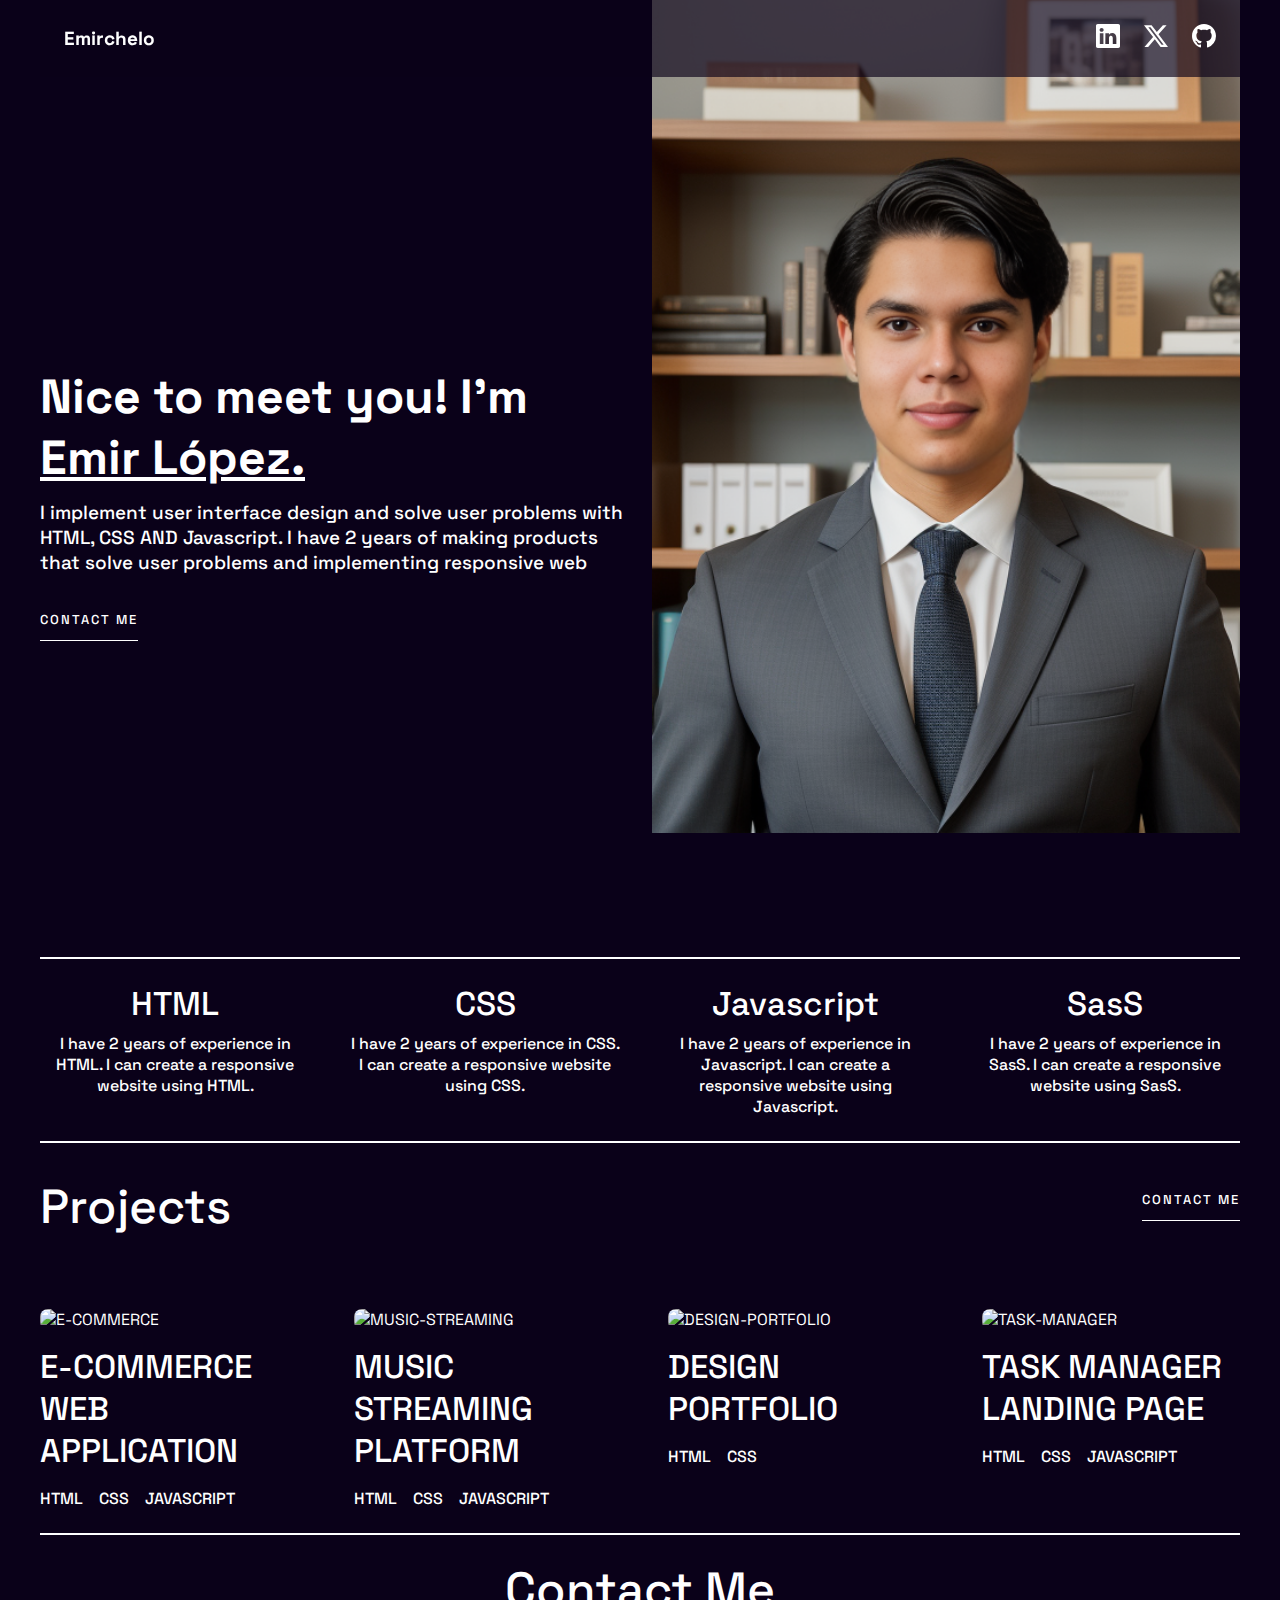
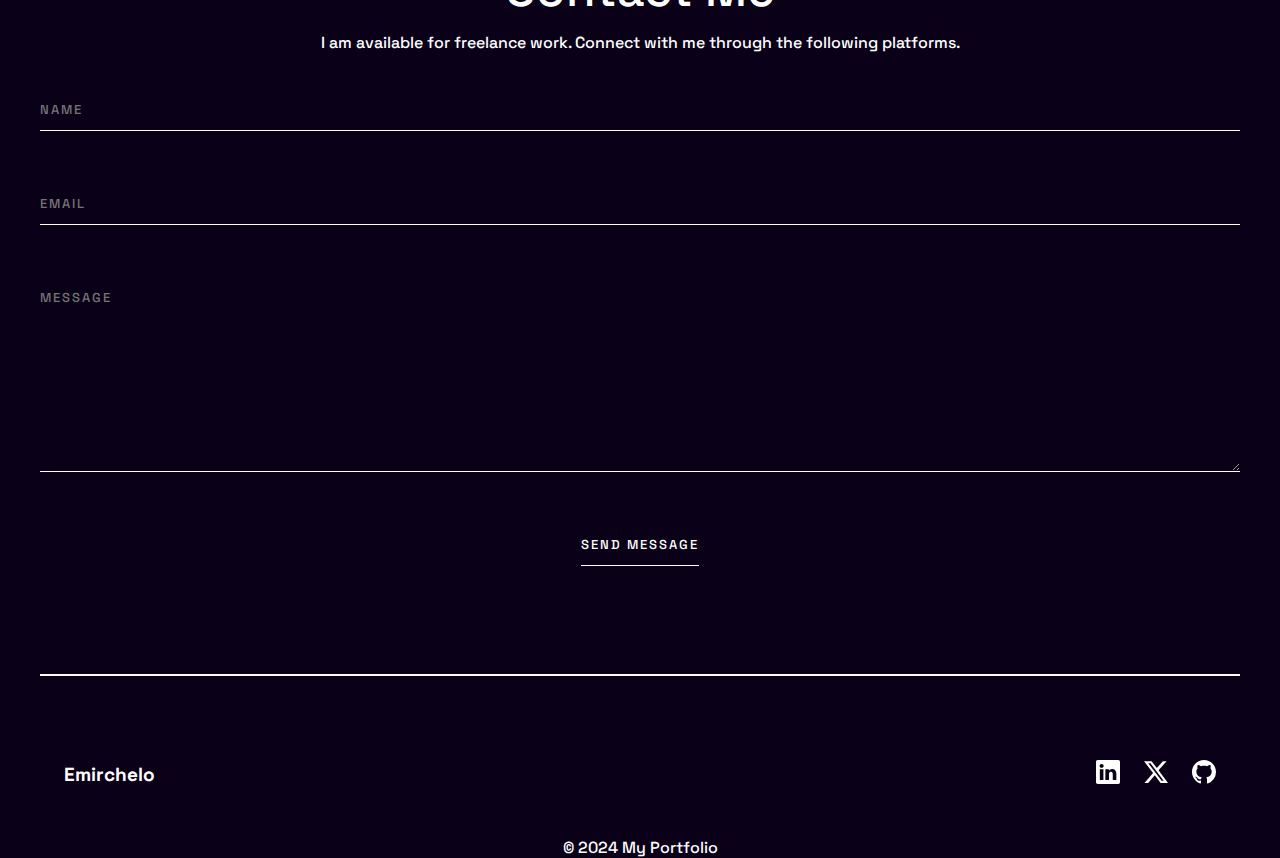
==== commit b94e1e1a: "Tablet breakpoint added, desktop is remaining" ====
--- a/6-portfolio/index.html
+++ b/6-portfolio/index.html
@@ -31,18 +31,74 @@
           stroke-width="1"
         ></path>
       </svg>
+      <div class="social-media-list">
+        <a href="www.linkedin.com"
+          ><svg
+            xmlns="http://www.w3.org/2000/svg"
+            fill="#ffffff"
+            class="bi bi-linkedin"
+            viewBox="0 0 24 24"
+            id="Linkedin--Streamline-Bootstrap"
+            height="24"
+            width="24"
+          >
+            <desc>Linkedin Streamline Icon: https://streamlinehq.com</desc>
+            <path
+              d="M0 1.7189999999999999C0 0.7695000000000001 0.789 0 1.7625000000000002 0h20.475C23.211 0 24 0.7695000000000001 24 1.7189999999999999v20.562c0 0.9495 -0.789 1.7189999999999999 -1.7625000000000002 1.7189999999999999H1.7625000000000002C0.789 24 0 23.2305 0 22.281zm7.414499999999999 18.372V9.253499999999999H3.8129999999999997v10.837499999999999zm-1.7999999999999998 -12.318c1.2555 0 2.037 -0.8310000000000001 2.037 -1.8719999999999999 -0.0225 -1.0635 -0.78 -1.8719999999999999 -2.013 -1.8719999999999999S3.5999999999999996 4.839 3.5999999999999996 5.901c0 1.041 0.7815000000000001 1.8719999999999999 1.9905 1.8719999999999999zm7.362 12.318V14.038499999999999c0 -0.324 0.024 -0.648 0.12 -0.879 0.25949999999999995 -0.6465 0.8519999999999999 -1.317 1.8479999999999999 -1.317 1.3035 0 1.8239999999999998 0.9930000000000001 1.8239999999999998 2.4509999999999996v5.7975h3.6014999999999997V13.875c0 -3.33 -1.7759999999999998 -4.878 -4.146 -4.878 -1.911 0 -2.7675 1.0499999999999998 -3.2475 1.7895v0.037500000000000006h-0.024l0.024 -0.037500000000000006V9.253499999999999h-3.5999999999999996c0.045 1.0170000000000001 0 10.837499999999999 0 10.837499999999999z"
+              stroke-width="1"
+            ></path></svg
+        ></a>
+        <a href="www.twitter.com"
+          ><svg
+            xmlns="http://www.w3.org/2000/svg"
+            fill="#ffffff"
+            class="bi bi-twitter-x"
+            viewBox="0 0 24 24"
+            id="Twitter-X--Streamline-Bootstrap"
+            height="24"
+            width="24"
+          >
+            <desc>Twitter X Streamline Icon: https://streamlinehq.com</desc>
+            <path
+              d="M18.9 1.125h3.681l-8.040000000000001 9.213000000000001L24 22.875h-7.4055l-5.8004999999999995 -7.605 -6.637499999999999 7.605H0.474l8.599499999999999 -9.855L0 1.125h7.5945l5.2425 6.9495000000000005L18.901500000000002 1.125Zm-1.29 19.542h2.04L6.484500000000001 3.2175000000000002H4.2975z"
+              stroke-width="1"
+            ></path></svg
+        ></a>
+        <a href="www.github.com"
+          ><svg
+            xmlns="http://www.w3.org/2000/svg"
+            fill="#ffffff"
+            class="bi bi-github"
+            viewBox="0 0 24 24"
+            id="Github--Streamline-Bootstrap"
+            height="24"
+            width="24"
+          >
+            <desc>Github Streamline Icon: https://streamlinehq.com</desc>
+            <path
+              d="M12 0C5.37 0 0 5.37 0 12c0 5.3100000000000005 3.435 9.795 8.205 11.385 0.6000000000000001 0.10500000000000001 0.8250000000000001 -0.255 0.8250000000000001 -0.5700000000000001 0 -0.28500000000000003 -0.015 -1.23 -0.015 -2.235 -3.0149999999999997 0.5549999999999999 -3.795 -0.735 -4.035 -1.41 -0.135 -0.34500000000000003 -0.72 -1.41 -1.23 -1.6949999999999998 -0.42000000000000004 -0.22499999999999998 -1.02 -0.78 -0.015 -0.795 0.9450000000000001 -0.015 1.62 0.8699999999999999 1.845 1.23 1.08 1.815 2.805 1.305 3.495 0.99 0.10500000000000001 -0.78 0.42000000000000004 -1.305 0.765 -1.605 -2.67 -0.30000000000000004 -5.46 -1.335 -5.46 -5.925000000000001 0 -1.305 0.46499999999999997 -2.3850000000000002 1.23 -3.2249999999999996 -0.12 -0.30000000000000004 -0.54 -1.53 0.12 -3.18 0 0 1.0050000000000001 -0.315 3.3000000000000003 1.23 0.96 -0.27 1.98 -0.405 3 -0.405s2.04 0.135 3 0.405c2.295 -1.56 3.3000000000000003 -1.23 3.3000000000000003 -1.23 0.66 1.6500000000000001 0.24 2.88 0.12 3.18 0.765 0.8400000000000001 1.23 1.905 1.23 3.2249999999999996 0 4.6049999999999995 -2.805 5.625 -5.475 5.925000000000001 0.43499999999999994 0.375 0.81 1.095 0.81 2.2199999999999998 0 1.605 -0.015 2.895 -0.015 3.3000000000000003 0 0.315 0.22499999999999998 0.6900000000000001 0.8250000000000001 0.5700000000000001A12.015 12.015 0 0 0 24 12c0 -6.63 -5.37 -12 -12 -12"
+              stroke-width="1"
+            ></path></svg
+        ></a>
+      </div>
     </header>
     <main>
       <section id="hero-section">
         <div class="hero-content">
-          <img src="./assets/image_1724301448709.png" alt="emrichelo-pic" />
-          <h1 class="black">Nice to meet you! I'm <span>Emir López.</span></h1>
-          <p>
-            I implement user interface design and solve user problems with HTML,
-            CSS AND Javascript. I have 2 years of making products that solve
-            user problems and implementing responsive web
-          </p>
-          <button class="contact-me">Contact Me</button>
+          <div id="hero-image">
+            <img src="./assets/image_1724301448709.png" alt="emrichelo-pic" />
+          </div>
+          <div id="hero-info">
+            <h1 class="black">
+              Nice to meet you! I'm <span>Emir López.</span>
+            </h1>
+            <h6>
+              I implement user interface design and solve user problems with
+              HTML, CSS AND Javascript. I have 2 years of making products that
+              solve user problems and implementing responsive web
+            </h6>
+            <button class="contact-me">Contact Me</button>
+          </div>
         </div>
       </section>
       <hr />
--- a/6-portfolio/portfolio-styles.css
+++ b/6-portfolio/portfolio-styles.css
@@ -45,7 +45,7 @@
   text-align: center;
 }
 
-.hero-content {
+#hero-info {
   display: flex;
   flex-direction: column;
   align-items: center;
@@ -54,6 +54,10 @@
 
 .hero-content img {
   width: 256px;
+}
+
+.hero-content span {
+  text-decoration: underline;
 }
 
 .contact-form input,
@@ -199,6 +203,7 @@
   text-align: center;
   width: 100%;
   flex-grow: 1;
+  padding: 0 24px;
 }
 
 .social-media {
@@ -214,20 +219,81 @@
   gap: 24px;
 }
 
+header .social-media-list {
+  display: none;
+}
+
 /* Breakpoints */
 
-/* Large devices (desktops, 1440px and up) */
-@media (min-width: 1440px) {
-}
-
 /* Medium devices (tablets, 834px and up) */
-@media (min-width: 834px) {
+@media (min-width: 768px) {
   body {
     margin: 0px 64px 32px 64px;
   }
 
   #hero-section {
+    margin-top: 97px;
     flex-direction: row;
+  }
+
+  .hero-content {
+    display: flex;
+    flex-direction: row-reverse;
+    column-gap: 24px;
+  }
+
+  #hero-info {
+    align-items: flex-start;
+    text-align: start;
+    justify-content: center;
+    width: 50%;
+  }
+
+  #hero-image {
+    width: 50%;
+    position: relative;
+    bottom: 100px;
+    height: fit-content;
+  }
+
+  #hero-image img {
+    width: 100%;
+    height: auto;
+    display: block;
+  }
+
+  .button-group {
+    gap: 16px;
+  }
+
+  header {
+    padding: 24px 64px;
+  }
+
+  .social-media {
+    flex-direction: row;
+    justify-content: space-between;
+  }
+
+  header .social-media-list {
+    display: flex;
+  }
+
+  header > svg {
+    display: none;
+  }
+}
+
+/* Large devices (desktops, 1440px and up) */
+@media (min-width: 1280px) {
+  body {
+    max-width: 1200px;
+    margin: 0px auto;
+  }
+
+  header {
+    max-width: 1200px;
+    padding: 24px;
   }
 }
 
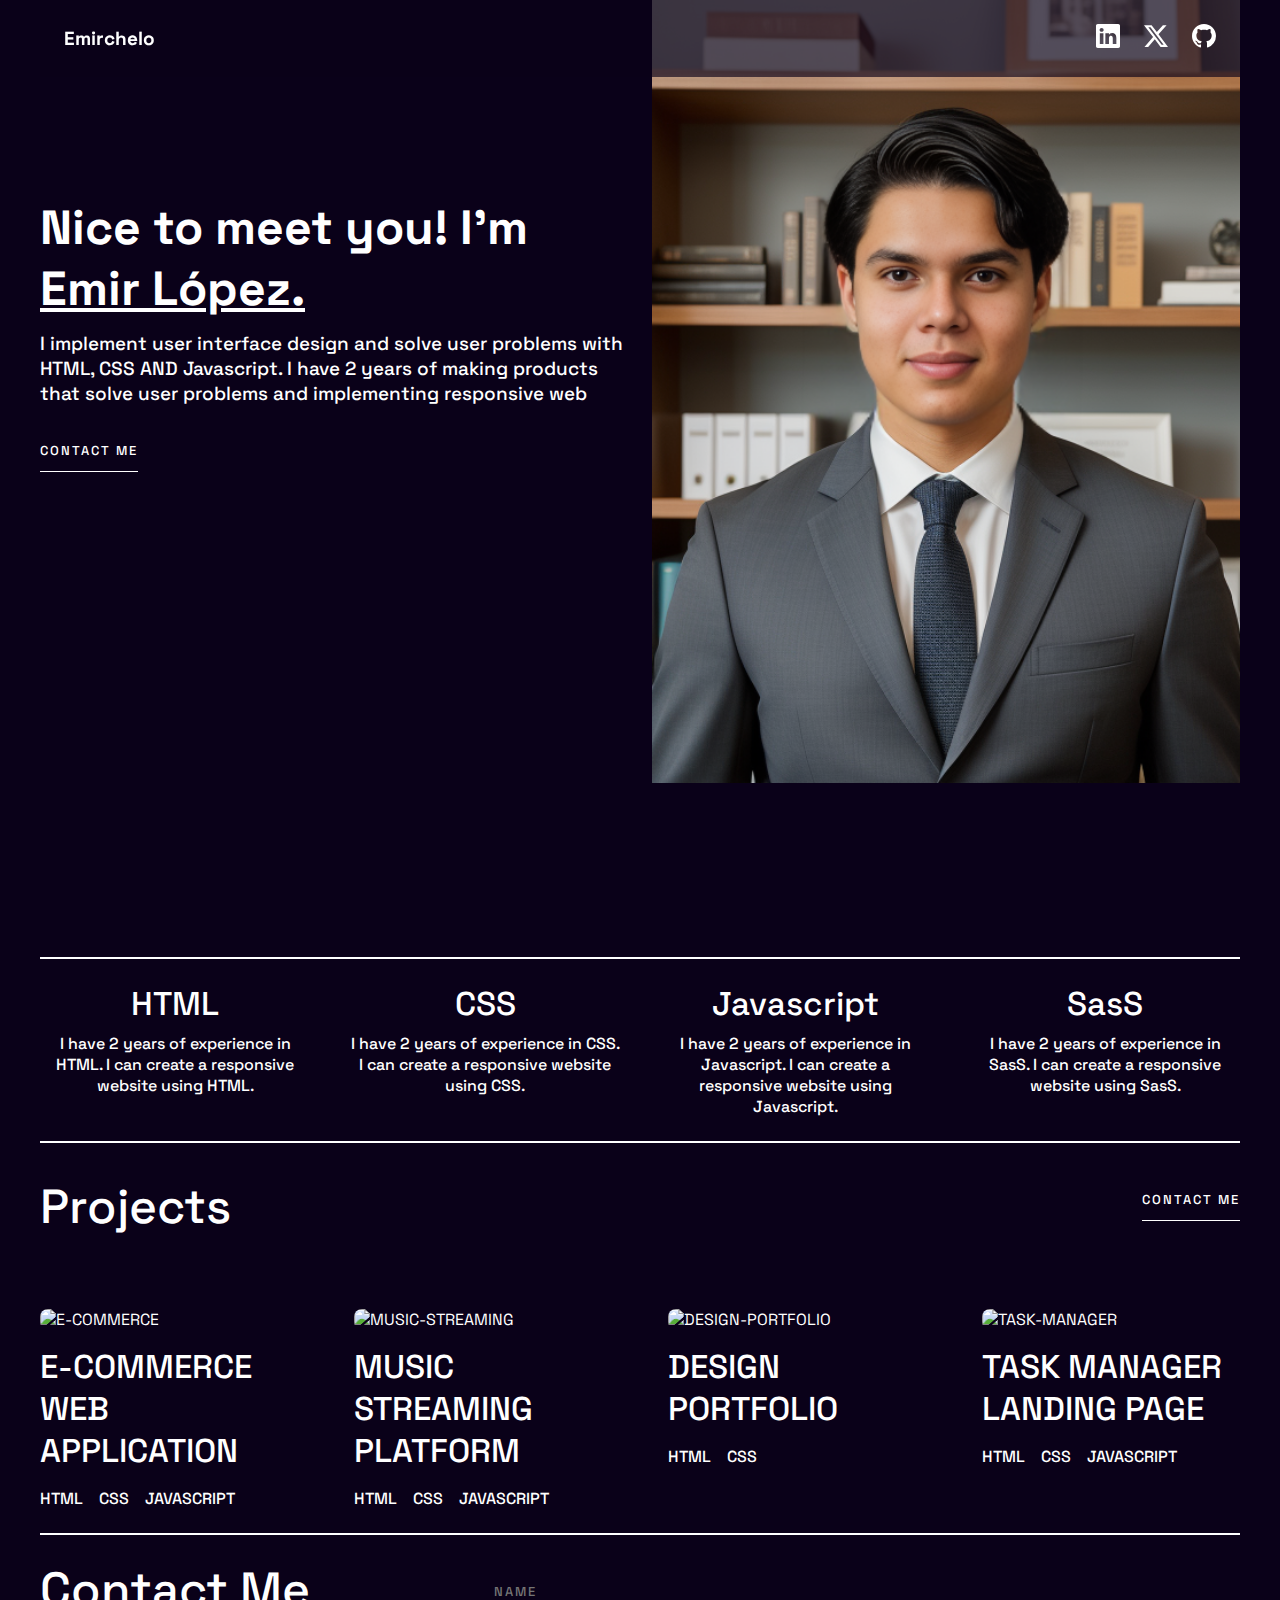
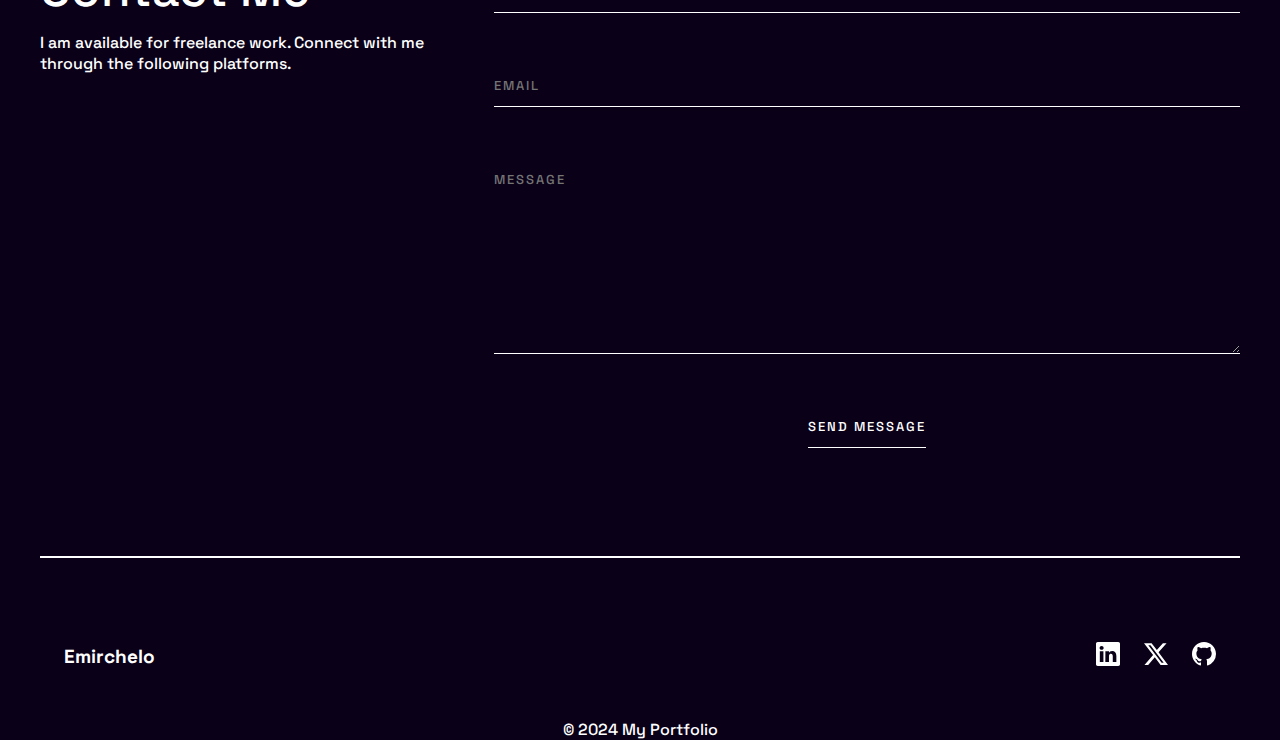
==== commit 005370f2: "Proper links added to each button and icon" ====
--- a/6-portfolio/index.html
+++ b/6-portfolio/index.html
@@ -32,7 +32,7 @@
         ></path>
       </svg>
       <div class="social-media-list">
-        <a href="www.linkedin.com"
+        <a href="https://www.linkedin.com/in/emir-lopez-armenta" target="_blank"
           ><svg
             xmlns="http://www.w3.org/2000/svg"
             fill="#ffffff"
@@ -48,7 +48,7 @@
               stroke-width="1"
             ></path></svg
         ></a>
-        <a href="www.twitter.com"
+        <a href="https://x.com/EArmenta24652" target="_blank"
           ><svg
             xmlns="http://www.w3.org/2000/svg"
             fill="#ffffff"
@@ -64,7 +64,7 @@
               stroke-width="1"
             ></path></svg
         ></a>
-        <a href="www.github.com"
+        <a href="https://github.com/Emirchelo-Lopez" target="_blank"
           ><svg
             xmlns="http://www.w3.org/2000/svg"
             fill="#ffffff"
@@ -97,7 +97,12 @@
               HTML, CSS AND Javascript. I have 2 years of making products that
               solve user problems and implementing responsive web
             </h6>
-            <button class="contact-me">Contact Me</button>
+            <button
+              class="contact-me"
+              onclick="document.getElementById('contact-section').scrollIntoView({ behavior: 'smooth' });"
+            >
+              Contact Me
+            </button>
           </div>
         </div>
       </section>
@@ -136,15 +141,28 @@
       <section id="projects-section">
         <div class="projects-header">
           <h1>Projects</h1>
-          <button>Contact Me</button>
+          <button
+            class="contact-me"
+            onclick="document.getElementById('contact-section').scrollIntoView({ behavior: 'smooth' });"
+          >
+            Contact Me
+          </button>
         </div>
         <div class="projects-container">
           <div class="project-card">
             <div class="img-group">
               <div class="img-overlay">
                 <div class="button-group">
-                  <button>View Project</button>
-                  <button>View Code</button>
+                  <a
+                    href="https://dribbble.com/shots/25209621-SoundM-e-commerce-shop"
+                    target="_blank"
+                    ><button>View Project</button></a
+                  >
+                  <a
+                    href="https://github.com/Emirchelo-Lopez/fundamentos-desarrollo-web-f"
+                    target="_blank"
+                    ><button>View Code</button></a
+                  >
                 </div>
               </div>
               <img
@@ -165,8 +183,16 @@
             <div class="img-group">
               <div class="img-overlay">
                 <div class="button-group">
-                  <button>View Project</button>
-                  <button>View Code</button>
+                  <a
+                    href="https://dribbble.com/shots/22330651-Music-Streaming-Dashboard"
+                    target="_blank"
+                    ><button>View Project</button></a
+                  >
+                  <a
+                    href="https://github.com/Emirchelo-Lopez/fundamentos-desarrollo-web-f"
+                    target="_blank"
+                    ><button>View Code</button></a
+                  >
                 </div>
               </div>
               <img
@@ -187,12 +213,21 @@
             <div class="img-group">
               <div class="img-overlay">
                 <div class="button-group">
-                  <button>View Project</button>
-                  <button>View Code</button>
+                  <a
+                    href="https://dribbble.com/shots/25340497-Skincare-Shop-Beauty-Web-Concept"
+                    target="_blank"
+                    ><button>View Project</button></a
+                  >
+
+                  <a
+                    href="https://github.com/Emirchelo-Lopez/fundamentos-desarrollo-web-f"
+                    target="_blank"
+                    ><button>View Code</button></a
+                  >
                 </div>
               </div>
               <img
-                src="https://cdn.dribbble.com/userupload/13269659/file/original-e48ab6e7bfe19d65ef04899f3de62818.png?resize=1024x768&vertical=center"
+                src="https://cdn.dribbble.com/userupload/18028296/file/original-00ccbc532985b665f192496c19da70ee.png?resize=1024x768&vertical=center"
                 alt="design-portfolio"
               />
             </div>
@@ -208,8 +243,16 @@
             <div class="img-group">
               <div class="img-overlay">
                 <div class="button-group">
-                  <button>View Project</button>
-                  <button>View Code</button>
+                  <a
+                    href="https://dribbble.com/shots/25000009-ChronoTask-Landing-Page"
+                    target="_blank"
+                    ><button>View Project</button></a
+                  >
+                  <a
+                    href="https://github.com/Emirchelo-Lopez/fundamentos-desarrollo-web-f"
+                    target="_blank"
+                    ><button>View Code</button></a
+                  >
                 </div>
               </div>
               <img
@@ -258,7 +301,9 @@
       <div class="social-media">
         <h6 class="black">Emirchelo</h6>
         <div class="social-media-list">
-          <a href="www.linkedin.com"
+          <a
+            href="https://www.linkedin.com/in/emir-lopez-armenta"
+            target="_blank"
             ><svg
               xmlns="http://www.w3.org/2000/svg"
               fill="#ffffff"
@@ -274,7 +319,7 @@
                 stroke-width="1"
               ></path></svg
           ></a>
-          <a href="www.twitter.com"
+          <a href="https://x.com/EArmenta24652" target="_blank"
             ><svg
               xmlns="http://www.w3.org/2000/svg"
               fill="#ffffff"
@@ -290,7 +335,7 @@
                 stroke-width="1"
               ></path></svg
           ></a>
-          <a href="www.github.com"
+          <a href="https://github.com/Emirchelo-Lopez" target="_blank"
             ><svg
               xmlns="http://www.w3.org/2000/svg"
               fill="#ffffff"
--- a/6-portfolio/portfolio-styles.css
+++ b/6-portfolio/portfolio-styles.css
@@ -295,6 +295,27 @@
     max-width: 1200px;
     padding: 24px;
   }
+
+  #contact-section {
+    flex-direction: row;
+    align-items: flex-start;
+    text-align: start;
+    column-gap: 56px;
+  }
+
+  .contact-header {
+    align-items: flex-start;
+    text-align: start;
+  }
+
+  #hero-info {
+    height: fit-content;
+    padding-top: 100px;
+  }
+
+  #hero-image {
+    bottom: 150px;
+  }
 }
 
 /* Typescales */
